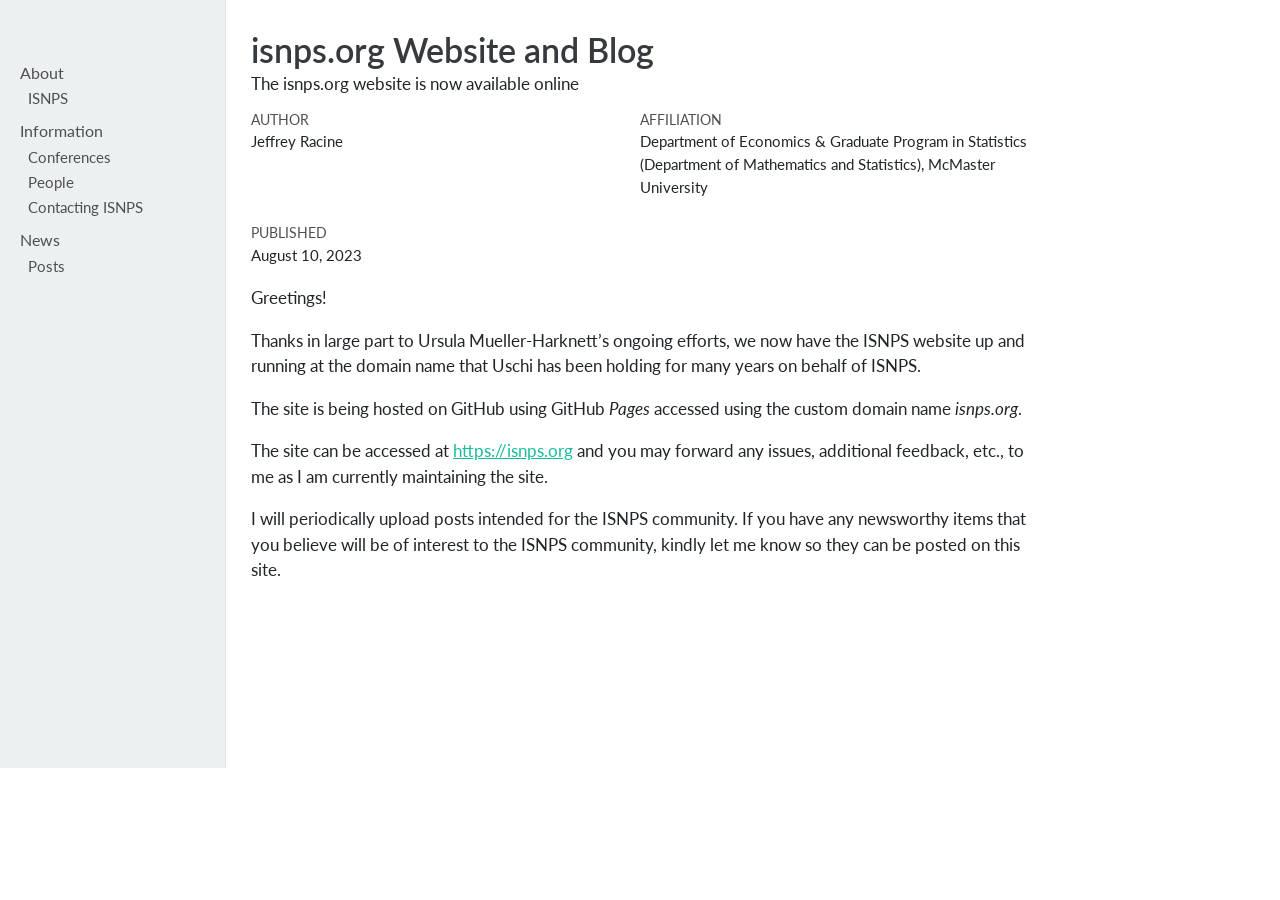
==== docs/posts/2023-08-10-website-online/index.html @ 87190e1e "Updated group coordinator" ====
<!DOCTYPE html>
<html xmlns="http://www.w3.org/1999/xhtml" lang="en" xml:lang="en"><head>

<meta charset="utf-8">
<meta name="generator" content="quarto-1.3.450">

<meta name="viewport" content="width=device-width, initial-scale=1.0, user-scalable=yes">

<meta name="author" content="Jeffrey Racine">
<meta name="dcterms.date" content="2023-08-10">
<meta name="description" content="The isnps.org website is now available online">

<title>isnps.org Website and Blog</title>
<style>
code{white-space: pre-wrap;}
span.smallcaps{font-variant: small-caps;}
div.columns{display: flex; gap: min(4vw, 1.5em);}
div.column{flex: auto; overflow-x: auto;}
div.hanging-indent{margin-left: 1.5em; text-indent: -1.5em;}
ul.task-list{list-style: none;}
ul.task-list li input[type="checkbox"] {
  width: 0.8em;
  margin: 0 0.8em 0.2em -1em; /* quarto-specific, see https://github.com/quarto-dev/quarto-cli/issues/4556 */ 
  vertical-align: middle;
}
</style>


<script src="../../site_libs/quarto-nav/quarto-nav.js"></script>
<script src="../../site_libs/quarto-nav/headroom.min.js"></script>
<script src="../../site_libs/clipboard/clipboard.min.js"></script>
<script src="../../site_libs/quarto-search/autocomplete.umd.js"></script>
<script src="../../site_libs/quarto-search/fuse.min.js"></script>
<script src="../../site_libs/quarto-search/quarto-search.js"></script>
<meta name="quarto:offset" content="../../">
<script src="../../site_libs/quarto-html/quarto.js"></script>
<script src="../../site_libs/quarto-html/popper.min.js"></script>
<script src="../../site_libs/quarto-html/tippy.umd.min.js"></script>
<script src="../../site_libs/quarto-html/anchor.min.js"></script>
<link href="../../site_libs/quarto-html/tippy.css" rel="stylesheet">
<link href="../../site_libs/quarto-html/quarto-syntax-highlighting.css" rel="stylesheet" id="quarto-text-highlighting-styles">
<script src="../../site_libs/bootstrap/bootstrap.min.js"></script>
<link href="../../site_libs/bootstrap/bootstrap-icons.css" rel="stylesheet">
<link href="../../site_libs/bootstrap/bootstrap.min.css" rel="stylesheet" id="quarto-bootstrap" data-mode="light">
<script id="quarto-search-options" type="application/json">{
  "location": "sidebar",
  "copy-button": false,
  "collapse-after": 3,
  "panel-placement": "start",
  "type": "textbox",
  "limit": 20,
  "language": {
    "search-no-results-text": "No results",
    "search-matching-documents-text": "matching documents",
    "search-copy-link-title": "Copy link to search",
    "search-hide-matches-text": "Hide additional matches",
    "search-more-match-text": "more match in this document",
    "search-more-matches-text": "more matches in this document",
    "search-clear-button-title": "Clear",
    "search-detached-cancel-button-title": "Cancel",
    "search-submit-button-title": "Submit",
    "search-label": "Search"
  }
}</script>
<style>html{ scroll-behavior: smooth; }</style>


<link rel="stylesheet" href="../../styles.css">
</head>

<body class="nav-sidebar docked">

<div id="quarto-search-results"></div>
  <header id="quarto-header" class="headroom fixed-top">
  <nav class="quarto-secondary-nav">
    <div class="container-fluid d-flex">
      <button type="button" class="quarto-btn-toggle btn" data-bs-toggle="collapse" data-bs-target="#quarto-sidebar,#quarto-sidebar-glass" aria-controls="quarto-sidebar" aria-expanded="false" aria-label="Toggle sidebar navigation" onclick="if (window.quartoToggleHeadroom) { window.quartoToggleHeadroom(); }">
        <i class="bi bi-layout-text-sidebar-reverse"></i>
      </button>
      <nav class="quarto-page-breadcrumbs" aria-label="breadcrumb"><ol class="breadcrumb"><li class="breadcrumb-item">isnps.org Website and Blog</li></ol></nav>
      <a class="flex-grow-1" role="button" data-bs-toggle="collapse" data-bs-target="#quarto-sidebar,#quarto-sidebar-glass" aria-controls="quarto-sidebar" aria-expanded="false" aria-label="Toggle sidebar navigation" onclick="if (window.quartoToggleHeadroom) { window.quartoToggleHeadroom(); }">      
      </a>
      <button type="button" class="btn quarto-search-button" aria-label="" onclick="window.quartoOpenSearch();">
        <i class="bi bi-search"></i>
      </button>
    </div>
  </nav>
</header>
<!-- content -->
<div id="quarto-content" class="quarto-container page-columns page-rows-contents page-layout-article">
<!-- sidebar -->
  <nav id="quarto-sidebar" class="sidebar collapse collapse-horizontal sidebar-navigation docked overflow-auto">
        <div class="mt-2 flex-shrink-0 align-items-center">
        <div class="sidebar-search">
        <div id="quarto-search" class="" title="Search"></div>
        </div>
        </div>
    <div class="sidebar-menu-container"> 
    <ul class="list-unstyled mt-1">
        <li class="sidebar-item sidebar-item-section">
      <div class="sidebar-item-container"> 
            <a class="sidebar-item-text sidebar-link text-start" data-bs-toggle="collapse" data-bs-target="#quarto-sidebar-section-1" aria-expanded="true">
 <span class="menu-text">About</span></a>
          <a class="sidebar-item-toggle text-start" data-bs-toggle="collapse" data-bs-target="#quarto-sidebar-section-1" aria-expanded="true" aria-label="Toggle section">
            <i class="bi bi-chevron-right ms-2"></i>
          </a> 
      </div>
      <ul id="quarto-sidebar-section-1" class="collapse list-unstyled sidebar-section depth1 show">  
          <li class="sidebar-item">
  <div class="sidebar-item-container"> 
  <a href="../../index.html" class="sidebar-item-text sidebar-link">
 <span class="menu-text">ISNPS</span></a>
  </div>
</li>
      </ul>
  </li>
        <li class="sidebar-item sidebar-item-section">
      <div class="sidebar-item-container"> 
            <a class="sidebar-item-text sidebar-link text-start" data-bs-toggle="collapse" data-bs-target="#quarto-sidebar-section-2" aria-expanded="true">
 <span class="menu-text">Information</span></a>
          <a class="sidebar-item-toggle text-start" data-bs-toggle="collapse" data-bs-target="#quarto-sidebar-section-2" aria-expanded="true" aria-label="Toggle section">
            <i class="bi bi-chevron-right ms-2"></i>
          </a> 
      </div>
      <ul id="quarto-sidebar-section-2" class="collapse list-unstyled sidebar-section depth1 show">  
          <li class="sidebar-item">
  <div class="sidebar-item-container"> 
  <a href="../../conferences.html" class="sidebar-item-text sidebar-link">
 <span class="menu-text">Conferences</span></a>
  </div>
</li>
          <li class="sidebar-item">
  <div class="sidebar-item-container"> 
  <a href="../../people.html" class="sidebar-item-text sidebar-link">
 <span class="menu-text">People</span></a>
  </div>
</li>
          <li class="sidebar-item">
  <div class="sidebar-item-container"> 
  <a href="../../contact.html" class="sidebar-item-text sidebar-link">
 <span class="menu-text">Contacting ISNPS</span></a>
  </div>
</li>
      </ul>
  </li>
        <li class="sidebar-item sidebar-item-section">
      <div class="sidebar-item-container"> 
            <a class="sidebar-item-text sidebar-link text-start" data-bs-toggle="collapse" data-bs-target="#quarto-sidebar-section-3" aria-expanded="true">
 <span class="menu-text">News</span></a>
          <a class="sidebar-item-toggle text-start" data-bs-toggle="collapse" data-bs-target="#quarto-sidebar-section-3" aria-expanded="true" aria-label="Toggle section">
            <i class="bi bi-chevron-right ms-2"></i>
          </a> 
      </div>
      <ul id="quarto-sidebar-section-3" class="collapse list-unstyled sidebar-section depth1 show">  
          <li class="sidebar-item">
  <div class="sidebar-item-container"> 
  <a href="../../posts.html" class="sidebar-item-text sidebar-link">
 <span class="menu-text">Posts</span></a>
  </div>
</li>
      </ul>
  </li>
    </ul>
    </div>
</nav>
<div id="quarto-sidebar-glass" data-bs-toggle="collapse" data-bs-target="#quarto-sidebar,#quarto-sidebar-glass"></div>
<!-- margin-sidebar -->
    <div id="quarto-margin-sidebar" class="sidebar margin-sidebar">
        
    </div>
<!-- main -->
<main class="content" id="quarto-document-content">

<header id="title-block-header" class="quarto-title-block default">
<div class="quarto-title">
<h1 class="title">isnps.org Website and Blog</h1>
</div>

<div>
  <div class="description">
    The isnps.org website is now available online
  </div>
</div>

<div class="quarto-title-meta-author">
  <div class="quarto-title-meta-heading">Author</div>
  <div class="quarto-title-meta-heading">Affiliation</div>
  
    <div class="quarto-title-meta-contents">
    <p class="author">Jeffrey Racine </p>
  </div>
    <div class="quarto-title-meta-contents">
        <p class="affiliation">
            <a href="https://experts.mcmaster.ca/display/racinej">
            Department of Economics &amp; Graduate Program in Statistics (Department of Mathematics and Statistics), McMaster University
            </a>
          </p>
      </div>
    </div>

<div class="quarto-title-meta">

      
    <div>
    <div class="quarto-title-meta-heading">Published</div>
    <div class="quarto-title-meta-contents">
      <p class="date">August 10, 2023</p>
    </div>
  </div>
  
    
  </div>
  

</header>

<p>Greetings!</p>
<p>Thanks in large part to Ursula Mueller-Harknett’s ongoing efforts, we now have the ISNPS website up and running at the domain name that Uschi has been holding for many years on behalf of ISNPS.</p>
<p>The site is being hosted on GitHub using GitHub <em>Pages</em> accessed using the custom domain name <em>isnps.org</em>.</p>
<p>The site can be accessed at <a href="https://isnps.org" class="uri">https://isnps.org</a> and you may forward any issues, additional feedback, etc., to me as I am currently maintaining the site.</p>
<p>I will periodically upload posts intended for the ISNPS community. If you have any newsworthy items that you believe will be of interest to the ISNPS community, kindly let me know so they can be posted on this site.</p>



</main> <!-- /main -->
<script id="quarto-html-after-body" type="application/javascript">
window.document.addEventListener("DOMContentLoaded", function (event) {
  const toggleBodyColorMode = (bsSheetEl) => {
    const mode = bsSheetEl.getAttribute("data-mode");
    const bodyEl = window.document.querySelector("body");
    if (mode === "dark") {
      bodyEl.classList.add("quarto-dark");
      bodyEl.classList.remove("quarto-light");
    } else {
      bodyEl.classList.add("quarto-light");
      bodyEl.classList.remove("quarto-dark");
    }
  }
  const toggleBodyColorPrimary = () => {
    const bsSheetEl = window.document.querySelector("link#quarto-bootstrap");
    if (bsSheetEl) {
      toggleBodyColorMode(bsSheetEl);
    }
  }
  toggleBodyColorPrimary();  
  const icon = "";
  const anchorJS = new window.AnchorJS();
  anchorJS.options = {
    placement: 'right',
    icon: icon
  };
  anchorJS.add('.anchored');
  const isCodeAnnotation = (el) => {
    for (const clz of el.classList) {
      if (clz.startsWith('code-annotation-')) {                     
        return true;
      }
    }
    return false;
  }
  const clipboard = new window.ClipboardJS('.code-copy-button', {
    text: function(trigger) {
      const codeEl = trigger.previousElementSibling.cloneNode(true);
      for (const childEl of codeEl.children) {
        if (isCodeAnnotation(childEl)) {
          childEl.remove();
        }
      }
      return codeEl.innerText;
    }
  });
  clipboard.on('success', function(e) {
    // button target
    const button = e.trigger;
    // don't keep focus
    button.blur();
    // flash "checked"
    button.classList.add('code-copy-button-checked');
    var currentTitle = button.getAttribute("title");
    button.setAttribute("title", "Copied!");
    let tooltip;
    if (window.bootstrap) {
      button.setAttribute("data-bs-toggle", "tooltip");
      button.setAttribute("data-bs-placement", "left");
      button.setAttribute("data-bs-title", "Copied!");
      tooltip = new bootstrap.Tooltip(button, 
        { trigger: "manual", 
          customClass: "code-copy-button-tooltip",
          offset: [0, -8]});
      tooltip.show();    
    }
    setTimeout(function() {
      if (tooltip) {
        tooltip.hide();
        button.removeAttribute("data-bs-title");
        button.removeAttribute("data-bs-toggle");
        button.removeAttribute("data-bs-placement");
      }
      button.setAttribute("title", currentTitle);
      button.classList.remove('code-copy-button-checked');
    }, 1000);
    // clear code selection
    e.clearSelection();
  });
  function tippyHover(el, contentFn) {
    const config = {
      allowHTML: true,
      content: contentFn,
      maxWidth: 500,
      delay: 100,
      arrow: false,
      appendTo: function(el) {
          return el.parentElement;
      },
      interactive: true,
      interactiveBorder: 10,
      theme: 'quarto',
      placement: 'bottom-start'
    };
    window.tippy(el, config); 
  }
  const noterefs = window.document.querySelectorAll('a[role="doc-noteref"]');
  for (var i=0; i<noterefs.length; i++) {
    const ref = noterefs[i];
    tippyHover(ref, function() {
      // use id or data attribute instead here
      let href = ref.getAttribute('data-footnote-href') || ref.getAttribute('href');
      try { href = new URL(href).hash; } catch {}
      const id = href.replace(/^#\/?/, "");
      const note = window.document.getElementById(id);
      return note.innerHTML;
    });
  }
      let selectedAnnoteEl;
      const selectorForAnnotation = ( cell, annotation) => {
        let cellAttr = 'data-code-cell="' + cell + '"';
        let lineAttr = 'data-code-annotation="' +  annotation + '"';
        const selector = 'span[' + cellAttr + '][' + lineAttr + ']';
        return selector;
      }
      const selectCodeLines = (annoteEl) => {
        const doc = window.document;
        const targetCell = annoteEl.getAttribute("data-target-cell");
        const targetAnnotation = annoteEl.getAttribute("data-target-annotation");
        const annoteSpan = window.document.querySelector(selectorForAnnotation(targetCell, targetAnnotation));
        const lines = annoteSpan.getAttribute("data-code-lines").split(",");
        const lineIds = lines.map((line) => {
          return targetCell + "-" + line;
        })
        let top = null;
        let height = null;
        let parent = null;
        if (lineIds.length > 0) {
            //compute the position of the single el (top and bottom and make a div)
            const el = window.document.getElementById(lineIds[0]);
            top = el.offsetTop;
            height = el.offsetHeight;
            parent = el.parentElement.parentElement;
          if (lineIds.length > 1) {
            const lastEl = window.document.getElementById(lineIds[lineIds.length - 1]);
            const bottom = lastEl.offsetTop + lastEl.offsetHeight;
            height = bottom - top;
          }
          if (top !== null && height !== null && parent !== null) {
            // cook up a div (if necessary) and position it 
            let div = window.document.getElementById("code-annotation-line-highlight");
            if (div === null) {
              div = window.document.createElement("div");
              div.setAttribute("id", "code-annotation-line-highlight");
              div.style.position = 'absolute';
              parent.appendChild(div);
            }
            div.style.top = top - 2 + "px";
            div.style.height = height + 4 + "px";
            let gutterDiv = window.document.getElementById("code-annotation-line-highlight-gutter");
            if (gutterDiv === null) {
              gutterDiv = window.document.createElement("div");
              gutterDiv.setAttribute("id", "code-annotation-line-highlight-gutter");
              gutterDiv.style.position = 'absolute';
              const codeCell = window.document.getElementById(targetCell);
              const gutter = codeCell.querySelector('.code-annotation-gutter');
              gutter.appendChild(gutterDiv);
            }
            gutterDiv.style.top = top - 2 + "px";
            gutterDiv.style.height = height + 4 + "px";
          }
          selectedAnnoteEl = annoteEl;
        }
      };
      const unselectCodeLines = () => {
        const elementsIds = ["code-annotation-line-highlight", "code-annotation-line-highlight-gutter"];
        elementsIds.forEach((elId) => {
          const div = window.document.getElementById(elId);
          if (div) {
            div.remove();
          }
        });
        selectedAnnoteEl = undefined;
      };
      // Attach click handler to the DT
      const annoteDls = window.document.querySelectorAll('dt[data-target-cell]');
      for (const annoteDlNode of annoteDls) {
        annoteDlNode.addEventListener('click', (event) => {
          const clickedEl = event.target;
          if (clickedEl !== selectedAnnoteEl) {
            unselectCodeLines();
            const activeEl = window.document.querySelector('dt[data-target-cell].code-annotation-active');
            if (activeEl) {
              activeEl.classList.remove('code-annotation-active');
            }
            selectCodeLines(clickedEl);
            clickedEl.classList.add('code-annotation-active');
          } else {
            // Unselect the line
            unselectCodeLines();
            clickedEl.classList.remove('code-annotation-active');
          }
        });
      }
  const findCites = (el) => {
    const parentEl = el.parentElement;
    if (parentEl) {
      const cites = parentEl.dataset.cites;
      if (cites) {
        return {
          el,
          cites: cites.split(' ')
        };
      } else {
        return findCites(el.parentElement)
      }
    } else {
      return undefined;
    }
  };
  var bibliorefs = window.document.querySelectorAll('a[role="doc-biblioref"]');
  for (var i=0; i<bibliorefs.length; i++) {
    const ref = bibliorefs[i];
    const citeInfo = findCites(ref);
    if (citeInfo) {
      tippyHover(citeInfo.el, function() {
        var popup = window.document.createElement('div');
        citeInfo.cites.forEach(function(cite) {
          var citeDiv = window.document.createElement('div');
          citeDiv.classList.add('hanging-indent');
          citeDiv.classList.add('csl-entry');
          var biblioDiv = window.document.getElementById('ref-' + cite);
          if (biblioDiv) {
            citeDiv.innerHTML = biblioDiv.innerHTML;
          }
          popup.appendChild(citeDiv);
        });
        return popup.innerHTML;
      });
    }
  }
});
</script>
</div> <!-- /content -->



<script src="../../site_libs/quarto-html/zenscroll-min.js"></script>
</body></html>
---- docs/site_libs/quarto-html/tippy.css ----
.tippy-box[data-animation=fade][data-state=hidden]{opacity:0}[data-tippy-root]{max-width:calc(100vw - 10px)}.tippy-box{position:relative;background-color:#333;color:#fff;border-radius:4px;font-size:14px;line-height:1.4;white-space:normal;outline:0;transition-property:transform,visibility,opacity}.tippy-box[data-placement^=top]>.tippy-arrow{bottom:0}.tippy-box[data-placement^=top]>.tippy-arrow:before{bottom:-7px;left:0;border-width:8px 8px 0;border-top-color:initial;transform-origin:center top}.tippy-box[data-placement^=bottom]>.tippy-arrow{top:0}.tippy-box[data-placement^=bottom]>.tippy-arrow:before{top:-7px;left:0;border-width:0 8px 8px;border-bottom-color:initial;transform-origin:center bottom}.tippy-box[data-placement^=left]>.tippy-arrow{right:0}.tippy-box[data-placement^=left]>.tippy-arrow:before{border-width:8px 0 8px 8px;border-left-color:initial;right:-7px;transform-origin:center left}.tippy-box[data-placement^=right]>.tippy-arrow{left:0}.tippy-box[data-placement^=right]>.tippy-arrow:before{left:-7px;border-width:8px 8px 8px 0;border-right-color:initial;transform-origin:center right}.tippy-box[data-inertia][data-state=visible]{transition-timing-function:cubic-bezier(.54,1.5,.38,1.11)}.tippy-arrow{width:16px;height:16px;color:#333}.tippy-arrow:before{content:"";position:absolute;border-color:transparent;border-style:solid}.tippy-content{position:relative;padding:5px 9px;z-index:1}
---- docs/site_libs/quarto-html/quarto-syntax-highlighting.css ----
/* quarto syntax highlight colors */
:root {
  --quarto-hl-ot-color: #003B4F;
  --quarto-hl-at-color: #657422;
  --quarto-hl-ss-color: #20794D;
  --quarto-hl-an-color: #5E5E5E;
  --quarto-hl-fu-color: #4758AB;
  --quarto-hl-st-color: #20794D;
  --quarto-hl-cf-color: #003B4F;
  --quarto-hl-op-color: #5E5E5E;
  --quarto-hl-er-color: #AD0000;
  --quarto-hl-bn-color: #AD0000;
  --quarto-hl-al-color: #AD0000;
  --quarto-hl-va-color: #111111;
  --quarto-hl-bu-color: inherit;
  --quarto-hl-ex-color: inherit;
  --quarto-hl-pp-color: #AD0000;
  --quarto-hl-in-color: #5E5E5E;
  --quarto-hl-vs-color: #20794D;
  --quarto-hl-wa-color: #5E5E5E;
  --quarto-hl-do-color: #5E5E5E;
  --quarto-hl-im-color: #00769E;
  --quarto-hl-ch-color: #20794D;
  --quarto-hl-dt-color: #AD0000;
  --quarto-hl-fl-color: #AD0000;
  --quarto-hl-co-color: #5E5E5E;
  --quarto-hl-cv-color: #5E5E5E;
  --quarto-hl-cn-color: #8f5902;
  --quarto-hl-sc-color: #5E5E5E;
  --quarto-hl-dv-color: #AD0000;
  --quarto-hl-kw-color: #003B4F;
}

/* other quarto variables */
:root {
  --quarto-font-monospace: SFMono-Regular, Menlo, Monaco, Consolas, "Liberation Mono", "Courier New", monospace;
}

pre > code.sourceCode > span {
  color: #003B4F;
}

code span {
  color: #003B4F;
}

code.sourceCode > span {
  color: #003B4F;
}

div.sourceCode,
div.sourceCode pre.sourceCode {
  color: #003B4F;
}

code span.ot {
  color: #003B4F;
  font-style: inherit;
}

code span.at {
  color: #657422;
  font-style: inherit;
}

code span.ss {
  color: #20794D;
  font-style: inherit;
}

code span.an {
  color: #5E5E5E;
  font-style: inherit;
}

code span.fu {
  color: #4758AB;
  font-style: inherit;
}

code span.st {
  color: #20794D;
  font-style: inherit;
}

code span.cf {
  color: #003B4F;
  font-style: inherit;
}

code span.op {
  color: #5E5E5E;
  font-style: inherit;
}

code span.er {
  color: #AD0000;
  font-style: inherit;
}

code span.bn {
  color: #AD0000;
  font-style: inherit;
}

code span.al {
  color: #AD0000;
  font-style: inherit;
}

code span.va {
  color: #111111;
  font-style: inherit;
}

code span.bu {
  font-style: inherit;
}

code span.ex {
  font-style: inherit;
}

code span.pp {
  color: #AD0000;
  font-style: inherit;
}

code span.in {
  color: #5E5E5E;
  font-style: inherit;
}

code span.vs {
  color: #20794D;
  font-style: inherit;
}

code span.wa {
  color: #5E5E5E;
  font-style: italic;
}

code span.do {
  color: #5E5E5E;
  font-style: italic;
}

code span.im {
  color: #00769E;
  font-style: inherit;
}

code span.ch {
  color: #20794D;
  font-style: inherit;
}

code span.dt {
  color: #AD0000;
  font-style: inherit;
}

code span.fl {
  color: #AD0000;
  font-style: inherit;
}

code span.co {
  color: #5E5E5E;
  font-style: inherit;
}

code span.cv {
  color: #5E5E5E;
  font-style: italic;
}

code span.cn {
  color: #8f5902;
  font-style: inherit;
}

code span.sc {
  color: #5E5E5E;
  font-style: inherit;
}

code span.dv {
  color: #AD0000;
  font-style: inherit;
}

code span.kw {
  color: #003B4F;
  font-style: inherit;
}

.prevent-inlining {
  content: "</";
}

/*# sourceMappingURL=debc5d5d77c3f9108843748ff7464032.css.map */
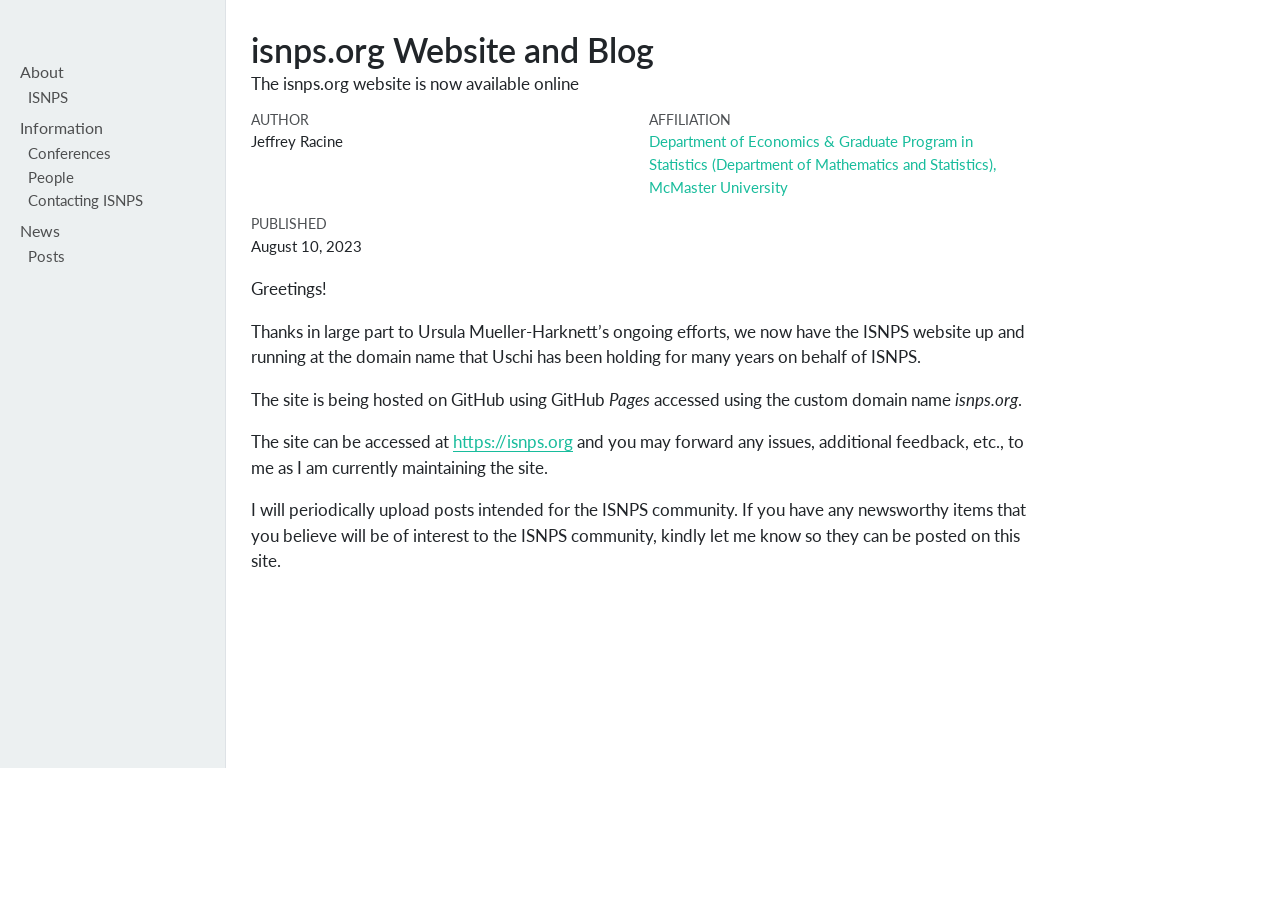
==== commit 614c2d96: "Pushing from Braga" ====
--- a/docs/posts/2023-08-10-website-online/index.html
+++ b/docs/posts/2023-08-10-website-online/index.html
@@ -2,7 +2,7 @@
 <html xmlns="http://www.w3.org/1999/xhtml" lang="en" xml:lang="en"><head>
 
 <meta charset="utf-8">
-<meta name="generator" content="quarto-1.3.450">
+<meta name="generator" content="quarto-1.4.555">
 
 <meta name="viewport" content="width=device-width, initial-scale=1.0, user-scalable=yes">
 
@@ -48,7 +48,13 @@
   "collapse-after": 3,
   "panel-placement": "start",
   "type": "textbox",
-  "limit": 20,
+  "limit": 50,
+  "keyboard-shortcut": [
+    "f",
+    "/",
+    "s"
+  ],
+  "show-item-context": false,
   "language": {
     "search-no-results-text": "No results",
     "search-matching-documents-text": "matching documents",
@@ -57,6 +63,7 @@
     "search-more-match-text": "more match in this document",
     "search-more-matches-text": "more matches in this document",
     "search-clear-button-title": "Clear",
+    "search-text-placeholder": "",
     "search-detached-cancel-button-title": "Cancel",
     "search-submit-button-title": "Submit",
     "search-label": "Search"
@@ -74,12 +81,12 @@
   <header id="quarto-header" class="headroom fixed-top">
   <nav class="quarto-secondary-nav">
     <div class="container-fluid d-flex">
-      <button type="button" class="quarto-btn-toggle btn" data-bs-toggle="collapse" data-bs-target="#quarto-sidebar,#quarto-sidebar-glass" aria-controls="quarto-sidebar" aria-expanded="false" aria-label="Toggle sidebar navigation" onclick="if (window.quartoToggleHeadroom) { window.quartoToggleHeadroom(); }">
+      <button type="button" class="quarto-btn-toggle btn" data-bs-toggle="collapse" data-bs-target=".quarto-sidebar-collapse-item" aria-controls="quarto-sidebar" aria-expanded="false" aria-label="Toggle sidebar navigation" onclick="if (window.quartoToggleHeadroom) { window.quartoToggleHeadroom(); }">
         <i class="bi bi-layout-text-sidebar-reverse"></i>
       </button>
-      <nav class="quarto-page-breadcrumbs" aria-label="breadcrumb"><ol class="breadcrumb"><li class="breadcrumb-item">isnps.org Website and Blog</li></ol></nav>
-      <a class="flex-grow-1" role="button" data-bs-toggle="collapse" data-bs-target="#quarto-sidebar,#quarto-sidebar-glass" aria-controls="quarto-sidebar" aria-expanded="false" aria-label="Toggle sidebar navigation" onclick="if (window.quartoToggleHeadroom) { window.quartoToggleHeadroom(); }">      
-      </a>
+        <nav class="quarto-page-breadcrumbs" aria-label="breadcrumb"><ol class="breadcrumb"><li class="breadcrumb-item">isnps.org Website and Blog</li></ol></nav>
+        <a class="flex-grow-1" role="button" data-bs-toggle="collapse" data-bs-target=".quarto-sidebar-collapse-item" aria-controls="quarto-sidebar" aria-expanded="false" aria-label="Toggle sidebar navigation" onclick="if (window.quartoToggleHeadroom) { window.quartoToggleHeadroom(); }">      
+        </a>
       <button type="button" class="btn quarto-search-button" aria-label="" onclick="window.quartoOpenSearch();">
         <i class="bi bi-search"></i>
       </button>
@@ -89,7 +96,7 @@
 <!-- content -->
 <div id="quarto-content" class="quarto-container page-columns page-rows-contents page-layout-article">
 <!-- sidebar -->
-  <nav id="quarto-sidebar" class="sidebar collapse collapse-horizontal sidebar-navigation docked overflow-auto">
+  <nav id="quarto-sidebar" class="sidebar collapse collapse-horizontal quarto-sidebar-collapse-item sidebar-navigation docked overflow-auto">
         <div class="mt-2 flex-shrink-0 align-items-center">
         <div class="sidebar-search">
         <div id="quarto-search" class="" title="Search"></div>
@@ -163,7 +170,7 @@
     </ul>
     </div>
 </nav>
-<div id="quarto-sidebar-glass" data-bs-toggle="collapse" data-bs-target="#quarto-sidebar,#quarto-sidebar-glass"></div>
+<div id="quarto-sidebar-glass" class="quarto-sidebar-collapse-item" data-bs-toggle="collapse" data-bs-target=".quarto-sidebar-collapse-item"></div>
 <!-- margin-sidebar -->
     <div id="quarto-margin-sidebar" class="sidebar margin-sidebar">
         
@@ -189,14 +196,14 @@
     <div class="quarto-title-meta-contents">
     <p class="author">Jeffrey Racine </p>
   </div>
-    <div class="quarto-title-meta-contents">
+  <div class="quarto-title-meta-contents">
         <p class="affiliation">
             <a href="https://experts.mcmaster.ca/display/racinej">
             Department of Economics &amp; Graduate Program in Statistics (Department of Mathematics and Statistics), McMaster University
             </a>
           </p>
       </div>
-    </div>
+  </div>
 
 <div class="quarto-title-meta">
 
@@ -212,7 +219,9 @@
   </div>
   
 
+
 </header>
+
 
 <p>Greetings!</p>
 <p>Thanks in large part to Ursula Mueller-Harknett’s ongoing efforts, we now have the ISNPS website up and running at the domain name that Uschi has been holding for many years on behalf of ISNPS.</p>
@@ -302,10 +311,27 @@
     // clear code selection
     e.clearSelection();
   });
-  function tippyHover(el, contentFn) {
+    var localhostRegex = new RegExp(/^(?:http|https):\/\/localhost\:?[0-9]*\//);
+    var mailtoRegex = new RegExp(/^mailto:/);
+      var filterRegex = new RegExp('/' + window.location.host + '/');
+    var isInternal = (href) => {
+        return filterRegex.test(href) || localhostRegex.test(href) || mailtoRegex.test(href);
+    }
+    // Inspect non-navigation links and adorn them if external
+ 	var links = window.document.querySelectorAll('a[href]:not(.nav-link):not(.navbar-brand):not(.toc-action):not(.sidebar-link):not(.sidebar-item-toggle):not(.pagination-link):not(.no-external):not([aria-hidden]):not(.dropdown-item):not(.quarto-navigation-tool)');
+    for (var i=0; i<links.length; i++) {
+      const link = links[i];
+      if (!isInternal(link.href)) {
+        // undo the damage that might have been done by quarto-nav.js in the case of
+        // links that we want to consider external
+        if (link.dataset.originalHref !== undefined) {
+          link.href = link.dataset.originalHref;
+        }
+      }
+    }
+  function tippyHover(el, contentFn, onTriggerFn, onUntriggerFn) {
     const config = {
       allowHTML: true,
-      content: contentFn,
       maxWidth: 500,
       delay: 100,
       arrow: false,
@@ -315,8 +341,17 @@
       interactive: true,
       interactiveBorder: 10,
       theme: 'quarto',
-      placement: 'bottom-start'
+      placement: 'bottom-start',
     };
+    if (contentFn) {
+      config.content = contentFn;
+    }
+    if (onTriggerFn) {
+      config.onTrigger = onTriggerFn;
+    }
+    if (onUntriggerFn) {
+      config.onUntrigger = onUntriggerFn;
+    }
     window.tippy(el, config); 
   }
   const noterefs = window.document.querySelectorAll('a[role="doc-noteref"]');
@@ -328,7 +363,130 @@
       try { href = new URL(href).hash; } catch {}
       const id = href.replace(/^#\/?/, "");
       const note = window.document.getElementById(id);
-      return note.innerHTML;
+      if (note) {
+        return note.innerHTML;
+      } else {
+        return "";
+      }
+    });
+  }
+  const xrefs = window.document.querySelectorAll('a.quarto-xref');
+  const processXRef = (id, note) => {
+    // Strip column container classes
+    const stripColumnClz = (el) => {
+      el.classList.remove("page-full", "page-columns");
+      if (el.children) {
+        for (const child of el.children) {
+          stripColumnClz(child);
+        }
+      }
+    }
+    stripColumnClz(note)
+    if (id === null || id.startsWith('sec-')) {
+      // Special case sections, only their first couple elements
+      const container = document.createElement("div");
+      if (note.children && note.children.length > 2) {
+        container.appendChild(note.children[0].cloneNode(true));
+        for (let i = 1; i < note.children.length; i++) {
+          const child = note.children[i];
+          if (child.tagName === "P" && child.innerText === "") {
+            continue;
+          } else {
+            container.appendChild(child.cloneNode(true));
+            break;
+          }
+        }
+        if (window.Quarto?.typesetMath) {
+          window.Quarto.typesetMath(container);
+        }
+        return container.innerHTML
+      } else {
+        if (window.Quarto?.typesetMath) {
+          window.Quarto.typesetMath(note);
+        }
+        return note.innerHTML;
+      }
+    } else {
+      // Remove any anchor links if they are present
+      const anchorLink = note.querySelector('a.anchorjs-link');
+      if (anchorLink) {
+        anchorLink.remove();
+      }
+      if (window.Quarto?.typesetMath) {
+        window.Quarto.typesetMath(note);
+      }
+      // TODO in 1.5, we should make sure this works without a callout special case
+      if (note.classList.contains("callout")) {
+        return note.outerHTML;
+      } else {
+        return note.innerHTML;
+      }
+    }
+  }
+  for (var i=0; i<xrefs.length; i++) {
+    const xref = xrefs[i];
+    tippyHover(xref, undefined, function(instance) {
+      instance.disable();
+      let url = xref.getAttribute('href');
+      let hash = undefined; 
+      if (url.startsWith('#')) {
+        hash = url;
+      } else {
+        try { hash = new URL(url).hash; } catch {}
+      }
+      if (hash) {
+        const id = hash.replace(/^#\/?/, "");
+        const note = window.document.getElementById(id);
+        if (note !== null) {
+          try {
+            const html = processXRef(id, note.cloneNode(true));
+            instance.setContent(html);
+          } finally {
+            instance.enable();
+            instance.show();
+          }
+        } else {
+          // See if we can fetch this
+          fetch(url.split('#')[0])
+          .then(res => res.text())
+          .then(html => {
+            const parser = new DOMParser();
+            const htmlDoc = parser.parseFromString(html, "text/html");
+            const note = htmlDoc.getElementById(id);
+            if (note !== null) {
+              const html = processXRef(id, note);
+              instance.setContent(html);
+            } 
+          }).finally(() => {
+            instance.enable();
+            instance.show();
+          });
+        }
+      } else {
+        // See if we can fetch a full url (with no hash to target)
+        // This is a special case and we should probably do some content thinning / targeting
+        fetch(url)
+        .then(res => res.text())
+        .then(html => {
+          const parser = new DOMParser();
+          const htmlDoc = parser.parseFromString(html, "text/html");
+          const note = htmlDoc.querySelector('main.content');
+          if (note !== null) {
+            // This should only happen for chapter cross references
+            // (since there is no id in the URL)
+            // remove the first header
+            if (note.children.length > 0 && note.children[0].tagName === "HEADER") {
+              note.children[0].remove();
+            }
+            const html = processXRef(null, note);
+            instance.setContent(html);
+          } 
+        }).finally(() => {
+          instance.enable();
+          instance.show();
+        });
+      }
+    }, function(instance) {
     });
   }
       let selectedAnnoteEl;
@@ -372,6 +530,7 @@
             }
             div.style.top = top - 2 + "px";
             div.style.height = height + 4 + "px";
+            div.style.left = 0;
             let gutterDiv = window.document.getElementById("code-annotation-line-highlight-gutter");
             if (gutterDiv === null) {
               gutterDiv = window.document.createElement("div");
@@ -397,6 +556,32 @@
         });
         selectedAnnoteEl = undefined;
       };
+        // Handle positioning of the toggle
+    window.addEventListener(
+      "resize",
+      throttle(() => {
+        elRect = undefined;
+        if (selectedAnnoteEl) {
+          selectCodeLines(selectedAnnoteEl);
+        }
+      }, 10)
+    );
+    function throttle(fn, ms) {
+    let throttle = false;
+    let timer;
+      return (...args) => {
+        if(!throttle) { // first call gets through
+            fn.apply(this, args);
+            throttle = true;
+        } else { // all the others get throttled
+            if(timer) clearTimeout(timer); // cancel #2
+            timer = setTimeout(() => {
+              fn.apply(this, args);
+              timer = throttle = false;
+            }, ms);
+        }
+      };
+    }
       // Attach click handler to the DT
       const annoteDls = window.document.querySelectorAll('dt[data-target-cell]');
       for (const annoteDlNode of annoteDls) {
@@ -460,5 +645,6 @@
 
 
 
+
 <script src="../../site_libs/quarto-html/zenscroll-min.js"></script>
 </body></html>
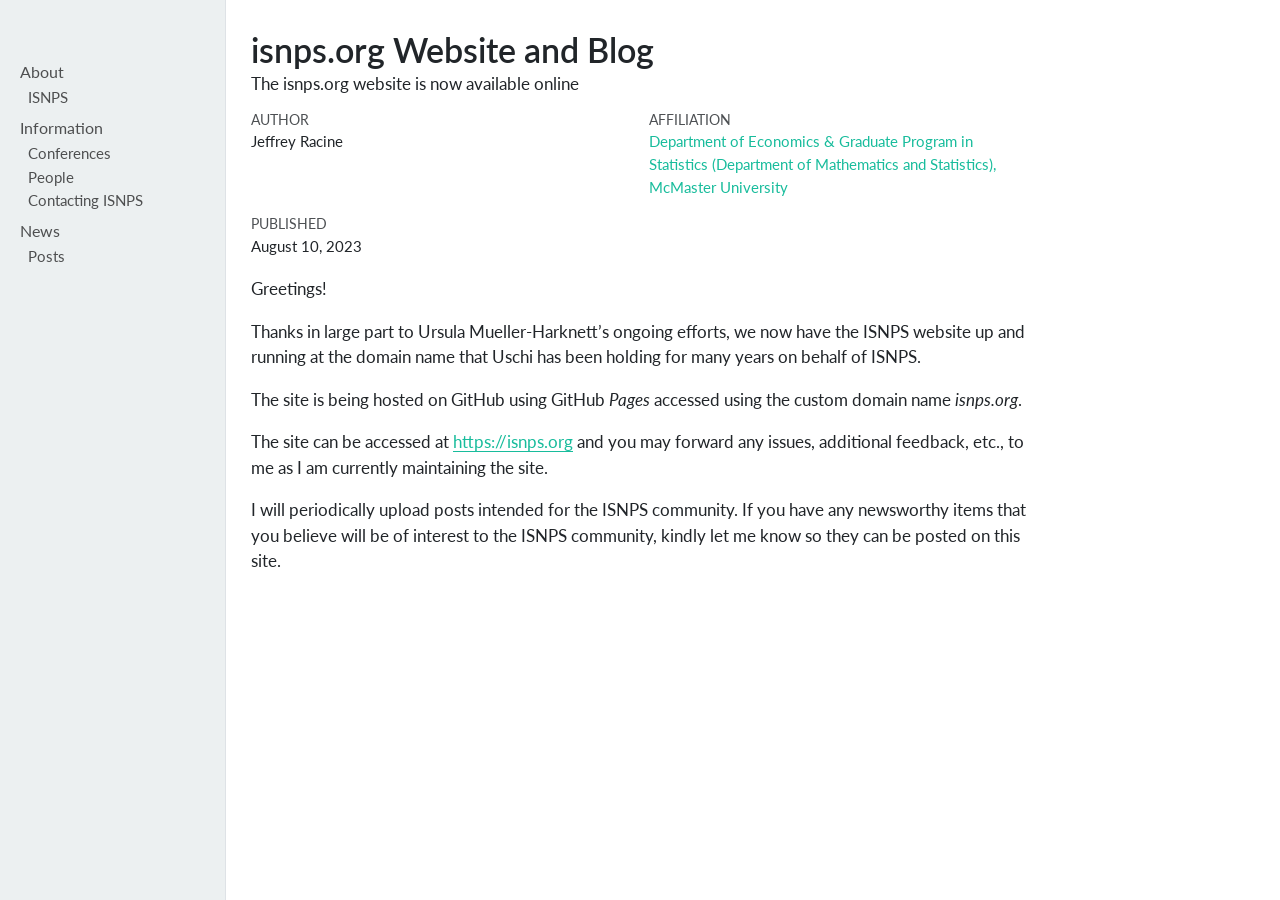
==== commit 9e2fd3f2: "Updated SC list" ====
--- a/docs/posts/2023-08-10-website-online/index.html
+++ b/docs/posts/2023-08-10-website-online/index.html
@@ -2,7 +2,7 @@
 <html xmlns="http://www.w3.org/1999/xhtml" lang="en" xml:lang="en"><head>
 
 <meta charset="utf-8">
-<meta name="generator" content="quarto-1.4.555">
+<meta name="generator" content="quarto-1.6.42">
 
 <meta name="viewport" content="width=device-width, initial-scale=1.0, user-scalable=yes">
 
@@ -38,10 +38,10 @@
 <script src="../../site_libs/quarto-html/tippy.umd.min.js"></script>
 <script src="../../site_libs/quarto-html/anchor.min.js"></script>
 <link href="../../site_libs/quarto-html/tippy.css" rel="stylesheet">
-<link href="../../site_libs/quarto-html/quarto-syntax-highlighting.css" rel="stylesheet" id="quarto-text-highlighting-styles">
+<link href="../../site_libs/quarto-html/quarto-syntax-highlighting-2f5df379a58b258e96c21c0638c20c03.css" rel="stylesheet" id="quarto-text-highlighting-styles">
 <script src="../../site_libs/bootstrap/bootstrap.min.js"></script>
 <link href="../../site_libs/bootstrap/bootstrap-icons.css" rel="stylesheet">
-<link href="../../site_libs/bootstrap/bootstrap.min.css" rel="stylesheet" id="quarto-bootstrap" data-mode="light">
+<link href="../../site_libs/bootstrap/bootstrap-98a3b401b69ad02e3f8cd0652b864d72.min.css" rel="stylesheet" append-hash="true" id="quarto-bootstrap" data-mode="light">
 <script id="quarto-search-options" type="application/json">{
   "location": "sidebar",
   "copy-button": false,
@@ -81,13 +81,13 @@
   <header id="quarto-header" class="headroom fixed-top">
   <nav class="quarto-secondary-nav">
     <div class="container-fluid d-flex">
-      <button type="button" class="quarto-btn-toggle btn" data-bs-toggle="collapse" data-bs-target=".quarto-sidebar-collapse-item" aria-controls="quarto-sidebar" aria-expanded="false" aria-label="Toggle sidebar navigation" onclick="if (window.quartoToggleHeadroom) { window.quartoToggleHeadroom(); }">
+      <button type="button" class="quarto-btn-toggle btn" data-bs-toggle="collapse" role="button" data-bs-target=".quarto-sidebar-collapse-item" aria-controls="quarto-sidebar" aria-expanded="false" aria-label="Toggle sidebar navigation" onclick="if (window.quartoToggleHeadroom) { window.quartoToggleHeadroom(); }">
         <i class="bi bi-layout-text-sidebar-reverse"></i>
       </button>
         <nav class="quarto-page-breadcrumbs" aria-label="breadcrumb"><ol class="breadcrumb"><li class="breadcrumb-item">isnps.org Website and Blog</li></ol></nav>
-        <a class="flex-grow-1" role="button" data-bs-toggle="collapse" data-bs-target=".quarto-sidebar-collapse-item" aria-controls="quarto-sidebar" aria-expanded="false" aria-label="Toggle sidebar navigation" onclick="if (window.quartoToggleHeadroom) { window.quartoToggleHeadroom(); }">      
+        <a class="flex-grow-1" role="navigation" data-bs-toggle="collapse" data-bs-target=".quarto-sidebar-collapse-item" aria-controls="quarto-sidebar" aria-expanded="false" aria-label="Toggle sidebar navigation" onclick="if (window.quartoToggleHeadroom) { window.quartoToggleHeadroom(); }">      
         </a>
-      <button type="button" class="btn quarto-search-button" aria-label="" onclick="window.quartoOpenSearch();">
+      <button type="button" class="btn quarto-search-button" aria-label="Search" onclick="window.quartoOpenSearch();">
         <i class="bi bi-search"></i>
       </button>
     </div>
@@ -106,9 +106,9 @@
     <ul class="list-unstyled mt-1">
         <li class="sidebar-item sidebar-item-section">
       <div class="sidebar-item-container"> 
-            <a class="sidebar-item-text sidebar-link text-start" data-bs-toggle="collapse" data-bs-target="#quarto-sidebar-section-1" aria-expanded="true">
+            <a class="sidebar-item-text sidebar-link text-start" data-bs-toggle="collapse" data-bs-target="#quarto-sidebar-section-1" role="navigation" aria-expanded="true">
  <span class="menu-text">About</span></a>
-          <a class="sidebar-item-toggle text-start" data-bs-toggle="collapse" data-bs-target="#quarto-sidebar-section-1" aria-expanded="true" aria-label="Toggle section">
+          <a class="sidebar-item-toggle text-start" data-bs-toggle="collapse" data-bs-target="#quarto-sidebar-section-1" role="navigation" aria-expanded="true" aria-label="Toggle section">
             <i class="bi bi-chevron-right ms-2"></i>
           </a> 
       </div>
@@ -123,9 +123,9 @@
   </li>
         <li class="sidebar-item sidebar-item-section">
       <div class="sidebar-item-container"> 
-            <a class="sidebar-item-text sidebar-link text-start" data-bs-toggle="collapse" data-bs-target="#quarto-sidebar-section-2" aria-expanded="true">
+            <a class="sidebar-item-text sidebar-link text-start" data-bs-toggle="collapse" data-bs-target="#quarto-sidebar-section-2" role="navigation" aria-expanded="true">
  <span class="menu-text">Information</span></a>
-          <a class="sidebar-item-toggle text-start" data-bs-toggle="collapse" data-bs-target="#quarto-sidebar-section-2" aria-expanded="true" aria-label="Toggle section">
+          <a class="sidebar-item-toggle text-start" data-bs-toggle="collapse" data-bs-target="#quarto-sidebar-section-2" role="navigation" aria-expanded="true" aria-label="Toggle section">
             <i class="bi bi-chevron-right ms-2"></i>
           </a> 
       </div>
@@ -152,9 +152,9 @@
   </li>
         <li class="sidebar-item sidebar-item-section">
       <div class="sidebar-item-container"> 
-            <a class="sidebar-item-text sidebar-link text-start" data-bs-toggle="collapse" data-bs-target="#quarto-sidebar-section-3" aria-expanded="true">
+            <a class="sidebar-item-text sidebar-link text-start" data-bs-toggle="collapse" data-bs-target="#quarto-sidebar-section-3" role="navigation" aria-expanded="true">
  <span class="menu-text">News</span></a>
-          <a class="sidebar-item-toggle text-start" data-bs-toggle="collapse" data-bs-target="#quarto-sidebar-section-3" aria-expanded="true" aria-label="Toggle section">
+          <a class="sidebar-item-toggle text-start" data-bs-toggle="collapse" data-bs-target="#quarto-sidebar-section-3" role="navigation" aria-expanded="true" aria-label="Toggle section">
             <i class="bi bi-chevron-right ms-2"></i>
           </a> 
       </div>
@@ -172,7 +172,7 @@
 </nav>
 <div id="quarto-sidebar-glass" class="quarto-sidebar-collapse-item" data-bs-toggle="collapse" data-bs-target=".quarto-sidebar-collapse-item"></div>
 <!-- margin-sidebar -->
-    <div id="quarto-margin-sidebar" class="sidebar margin-sidebar">
+    <div id="quarto-margin-sidebar" class="sidebar margin-sidebar zindex-bottom">
         
     </div>
 <!-- main -->
@@ -267,18 +267,7 @@
     }
     return false;
   }
-  const clipboard = new window.ClipboardJS('.code-copy-button', {
-    text: function(trigger) {
-      const codeEl = trigger.previousElementSibling.cloneNode(true);
-      for (const childEl of codeEl.children) {
-        if (isCodeAnnotation(childEl)) {
-          childEl.remove();
-        }
-      }
-      return codeEl.innerText;
-    }
-  });
-  clipboard.on('success', function(e) {
+  const onCopySuccess = function(e) {
     // button target
     const button = e.trigger;
     // don't keep focus
@@ -310,7 +299,27 @@
     }, 1000);
     // clear code selection
     e.clearSelection();
+  }
+  const getTextToCopy = function(trigger) {
+      const codeEl = trigger.previousElementSibling.cloneNode(true);
+      for (const childEl of codeEl.children) {
+        if (isCodeAnnotation(childEl)) {
+          childEl.remove();
+        }
+      }
+      return codeEl.innerText;
+  }
+  const clipboard = new window.ClipboardJS('.code-copy-button:not([data-in-quarto-modal])', {
+    text: getTextToCopy
   });
+  clipboard.on('success', onCopySuccess);
+  if (window.document.getElementById('quarto-embedded-source-code-modal')) {
+    const clipboardModal = new window.ClipboardJS('.code-copy-button[data-in-quarto-modal]', {
+      text: getTextToCopy,
+      container: window.document.getElementById('quarto-embedded-source-code-modal')
+    });
+    clipboardModal.on('success', onCopySuccess);
+  }
     var localhostRegex = new RegExp(/^(?:http|https):\/\/localhost\:?[0-9]*\//);
     var mailtoRegex = new RegExp(/^mailto:/);
       var filterRegex = new RegExp('/' + window.location.host + '/');
@@ -318,7 +327,7 @@
         return filterRegex.test(href) || localhostRegex.test(href) || mailtoRegex.test(href);
     }
     // Inspect non-navigation links and adorn them if external
- 	var links = window.document.querySelectorAll('a[href]:not(.nav-link):not(.navbar-brand):not(.toc-action):not(.sidebar-link):not(.sidebar-item-toggle):not(.pagination-link):not(.no-external):not([aria-hidden]):not(.dropdown-item):not(.quarto-navigation-tool)');
+ 	var links = window.document.querySelectorAll('a[href]:not(.nav-link):not(.navbar-brand):not(.toc-action):not(.sidebar-link):not(.sidebar-item-toggle):not(.pagination-link):not(.no-external):not([aria-hidden]):not(.dropdown-item):not(.quarto-navigation-tool):not(.about-link)');
     for (var i=0; i<links.length; i++) {
       const link = links[i];
       if (!isInternal(link.href)) {
@@ -415,7 +424,6 @@
       if (window.Quarto?.typesetMath) {
         window.Quarto.typesetMath(note);
       }
-      // TODO in 1.5, we should make sure this works without a callout special case
       if (note.classList.contains("callout")) {
         return note.outerHTML;
       } else {
--- a/docs/site_libs/quarto-html/quarto-syntax-highlighting-2f5df379a58b258e96c21c0638c20c03.css
+++ b/docs/site_libs/quarto-html/quarto-syntax-highlighting-2f5df379a58b258e96c21c0638c20c03.css
@@ -0,0 +1,205 @@
+/* quarto syntax highlight colors */
+:root {
+  --quarto-hl-ot-color: #003B4F;
+  --quarto-hl-at-color: #657422;
+  --quarto-hl-ss-color: #20794D;
+  --quarto-hl-an-color: #5E5E5E;
+  --quarto-hl-fu-color: #4758AB;
+  --quarto-hl-st-color: #20794D;
+  --quarto-hl-cf-color: #003B4F;
+  --quarto-hl-op-color: #5E5E5E;
+  --quarto-hl-er-color: #AD0000;
+  --quarto-hl-bn-color: #AD0000;
+  --quarto-hl-al-color: #AD0000;
+  --quarto-hl-va-color: #111111;
+  --quarto-hl-bu-color: inherit;
+  --quarto-hl-ex-color: inherit;
+  --quarto-hl-pp-color: #AD0000;
+  --quarto-hl-in-color: #5E5E5E;
+  --quarto-hl-vs-color: #20794D;
+  --quarto-hl-wa-color: #5E5E5E;
+  --quarto-hl-do-color: #5E5E5E;
+  --quarto-hl-im-color: #00769E;
+  --quarto-hl-ch-color: #20794D;
+  --quarto-hl-dt-color: #AD0000;
+  --quarto-hl-fl-color: #AD0000;
+  --quarto-hl-co-color: #5E5E5E;
+  --quarto-hl-cv-color: #5E5E5E;
+  --quarto-hl-cn-color: #8f5902;
+  --quarto-hl-sc-color: #5E5E5E;
+  --quarto-hl-dv-color: #AD0000;
+  --quarto-hl-kw-color: #003B4F;
+}
+
+/* other quarto variables */
+:root {
+  --quarto-font-monospace: SFMono-Regular, Menlo, Monaco, Consolas, "Liberation Mono", "Courier New", monospace;
+}
+
+pre > code.sourceCode > span {
+  color: #003B4F;
+}
+
+code span {
+  color: #003B4F;
+}
+
+code.sourceCode > span {
+  color: #003B4F;
+}
+
+div.sourceCode,
+div.sourceCode pre.sourceCode {
+  color: #003B4F;
+}
+
+code span.ot {
+  color: #003B4F;
+  font-style: inherit;
+}
+
+code span.at {
+  color: #657422;
+  font-style: inherit;
+}
+
+code span.ss {
+  color: #20794D;
+  font-style: inherit;
+}
+
+code span.an {
+  color: #5E5E5E;
+  font-style: inherit;
+}
+
+code span.fu {
+  color: #4758AB;
+  font-style: inherit;
+}
+
+code span.st {
+  color: #20794D;
+  font-style: inherit;
+}
+
+code span.cf {
+  color: #003B4F;
+  font-weight: bold;
+  font-style: inherit;
+}
+
+code span.op {
+  color: #5E5E5E;
+  font-style: inherit;
+}
+
+code span.er {
+  color: #AD0000;
+  font-style: inherit;
+}
+
+code span.bn {
+  color: #AD0000;
+  font-style: inherit;
+}
+
+code span.al {
+  color: #AD0000;
+  font-style: inherit;
+}
+
+code span.va {
+  color: #111111;
+  font-style: inherit;
+}
+
+code span.bu {
+  font-style: inherit;
+}
+
+code span.ex {
+  font-style: inherit;
+}
+
+code span.pp {
+  color: #AD0000;
+  font-style: inherit;
+}
+
+code span.in {
+  color: #5E5E5E;
+  font-style: inherit;
+}
+
+code span.vs {
+  color: #20794D;
+  font-style: inherit;
+}
+
+code span.wa {
+  color: #5E5E5E;
+  font-style: italic;
+}
+
+code span.do {
+  color: #5E5E5E;
+  font-style: italic;
+}
+
+code span.im {
+  color: #00769E;
+  font-style: inherit;
+}
+
+code span.ch {
+  color: #20794D;
+  font-style: inherit;
+}
+
+code span.dt {
+  color: #AD0000;
+  font-style: inherit;
+}
+
+code span.fl {
+  color: #AD0000;
+  font-style: inherit;
+}
+
+code span.co {
+  color: #5E5E5E;
+  font-style: inherit;
+}
+
+code span.cv {
+  color: #5E5E5E;
+  font-style: italic;
+}
+
+code span.cn {
+  color: #8f5902;
+  font-style: inherit;
+}
+
+code span.sc {
+  color: #5E5E5E;
+  font-style: inherit;
+}
+
+code span.dv {
+  color: #AD0000;
+  font-style: inherit;
+}
+
+code span.kw {
+  color: #003B4F;
+  font-weight: bold;
+  font-style: inherit;
+}
+
+.prevent-inlining {
+  content: "</";
+}
+
+/*# sourceMappingURL=35eb38a806ee71ea6d2563be2308c832.css.map */
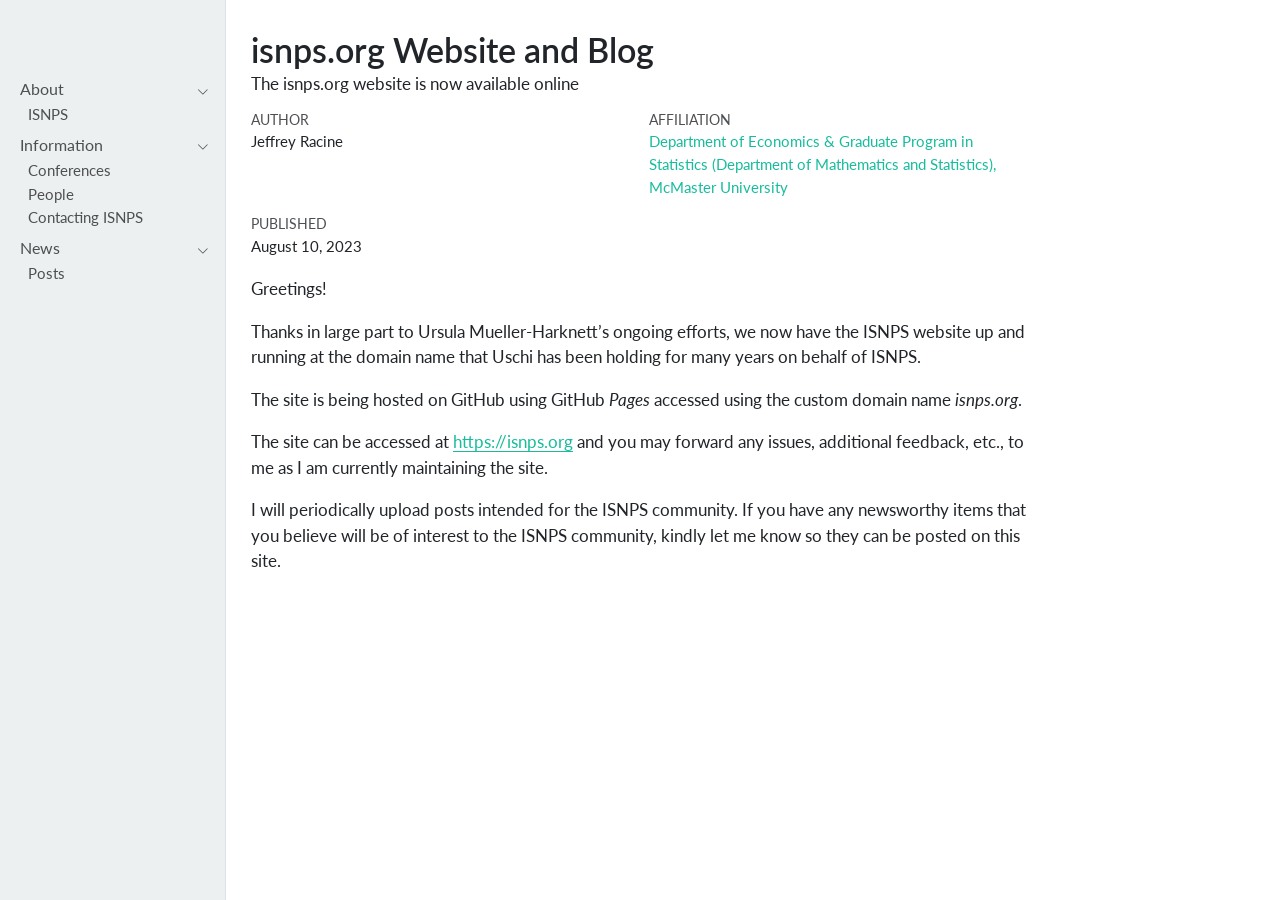
==== commit 67d42da8: "Updated student paper competition with link, removed current deadline (Jan 31), points to new websit" ====
--- a/docs/posts/2023-08-10-website-online/index.html
+++ b/docs/posts/2023-08-10-website-online/index.html
@@ -2,7 +2,7 @@
 <html xmlns="http://www.w3.org/1999/xhtml" lang="en" xml:lang="en"><head>
 
 <meta charset="utf-8">
-<meta name="generator" content="quarto-1.6.42">
+<meta name="generator" content="quarto-1.8.25">
 
 <meta name="viewport" content="width=device-width, initial-scale=1.0, user-scalable=yes">
 
@@ -33,15 +33,17 @@
 <script src="../../site_libs/quarto-search/fuse.min.js"></script>
 <script src="../../site_libs/quarto-search/quarto-search.js"></script>
 <meta name="quarto:offset" content="../../">
-<script src="../../site_libs/quarto-html/quarto.js"></script>
+<script src="../../site_libs/quarto-html/quarto.js" type="module"></script>
+<script src="../../site_libs/quarto-html/tabsets/tabsets.js" type="module"></script>
+<script src="../../site_libs/quarto-html/axe/axe-check.js" type="module"></script>
 <script src="../../site_libs/quarto-html/popper.min.js"></script>
 <script src="../../site_libs/quarto-html/tippy.umd.min.js"></script>
 <script src="../../site_libs/quarto-html/anchor.min.js"></script>
 <link href="../../site_libs/quarto-html/tippy.css" rel="stylesheet">
-<link href="../../site_libs/quarto-html/quarto-syntax-highlighting-2f5df379a58b258e96c21c0638c20c03.css" rel="stylesheet" id="quarto-text-highlighting-styles">
+<link href="../../site_libs/quarto-html/quarto-syntax-highlighting-7b89279ff1a6dce999919e0e67d4d9ec.css" rel="stylesheet" id="quarto-text-highlighting-styles">
 <script src="../../site_libs/bootstrap/bootstrap.min.js"></script>
 <link href="../../site_libs/bootstrap/bootstrap-icons.css" rel="stylesheet">
-<link href="../../site_libs/bootstrap/bootstrap-98a3b401b69ad02e3f8cd0652b864d72.min.css" rel="stylesheet" append-hash="true" id="quarto-bootstrap" data-mode="light">
+<link href="../../site_libs/bootstrap/bootstrap-4d8b594121dd52e54118692cc759f5c0.min.css" rel="stylesheet" append-hash="true" id="quarto-bootstrap" data-mode="light">
 <script id="quarto-search-options" type="application/json">{
   "location": "sidebar",
   "copy-button": false,
@@ -75,7 +77,7 @@
 <link rel="stylesheet" href="../../styles.css">
 </head>
 
-<body class="nav-sidebar docked">
+<body class="nav-sidebar docked quarto-light">
 
 <div id="quarto-search-results"></div>
   <header id="quarto-header" class="headroom fixed-top">
@@ -97,6 +99,10 @@
 <div id="quarto-content" class="quarto-container page-columns page-rows-contents page-layout-article">
 <!-- sidebar -->
   <nav id="quarto-sidebar" class="sidebar collapse collapse-horizontal quarto-sidebar-collapse-item sidebar-navigation docked overflow-auto">
+    <div class="pt-lg-2 mt-2 text-left sidebar-header">
+      <a href="../../index.html" class="sidebar-logo-link">
+      </a>
+      </div>
         <div class="mt-2 flex-shrink-0 align-items-center">
         <div class="sidebar-search">
         <div id="quarto-search" class="" title="Search"></div>
@@ -233,236 +239,243 @@
 
 </main> <!-- /main -->
 <script id="quarto-html-after-body" type="application/javascript">
-window.document.addEventListener("DOMContentLoaded", function (event) {
-  const toggleBodyColorMode = (bsSheetEl) => {
-    const mode = bsSheetEl.getAttribute("data-mode");
-    const bodyEl = window.document.querySelector("body");
-    if (mode === "dark") {
-      bodyEl.classList.add("quarto-dark");
-      bodyEl.classList.remove("quarto-light");
-    } else {
-      bodyEl.classList.add("quarto-light");
-      bodyEl.classList.remove("quarto-dark");
-    }
-  }
-  const toggleBodyColorPrimary = () => {
-    const bsSheetEl = window.document.querySelector("link#quarto-bootstrap");
-    if (bsSheetEl) {
-      toggleBodyColorMode(bsSheetEl);
-    }
-  }
-  toggleBodyColorPrimary();  
-  const icon = "";
-  const anchorJS = new window.AnchorJS();
-  anchorJS.options = {
-    placement: 'right',
-    icon: icon
-  };
-  anchorJS.add('.anchored');
-  const isCodeAnnotation = (el) => {
-    for (const clz of el.classList) {
-      if (clz.startsWith('code-annotation-')) {                     
-        return true;
-      }
-    }
-    return false;
-  }
-  const onCopySuccess = function(e) {
-    // button target
-    const button = e.trigger;
-    // don't keep focus
-    button.blur();
-    // flash "checked"
-    button.classList.add('code-copy-button-checked');
-    var currentTitle = button.getAttribute("title");
-    button.setAttribute("title", "Copied!");
-    let tooltip;
-    if (window.bootstrap) {
-      button.setAttribute("data-bs-toggle", "tooltip");
-      button.setAttribute("data-bs-placement", "left");
-      button.setAttribute("data-bs-title", "Copied!");
-      tooltip = new bootstrap.Tooltip(button, 
-        { trigger: "manual", 
-          customClass: "code-copy-button-tooltip",
-          offset: [0, -8]});
-      tooltip.show();    
-    }
-    setTimeout(function() {
-      if (tooltip) {
-        tooltip.hide();
-        button.removeAttribute("data-bs-title");
-        button.removeAttribute("data-bs-toggle");
-        button.removeAttribute("data-bs-placement");
-      }
-      button.setAttribute("title", currentTitle);
-      button.classList.remove('code-copy-button-checked');
-    }, 1000);
-    // clear code selection
-    e.clearSelection();
-  }
-  const getTextToCopy = function(trigger) {
-      const codeEl = trigger.previousElementSibling.cloneNode(true);
+  window.document.addEventListener("DOMContentLoaded", function (event) {
+    const icon = "";
+    const anchorJS = new window.AnchorJS();
+    anchorJS.options = {
+      placement: 'right',
+      icon: icon
+    };
+    anchorJS.add('.anchored');
+    const isCodeAnnotation = (el) => {
+      for (const clz of el.classList) {
+        if (clz.startsWith('code-annotation-')) {                     
+          return true;
+        }
+      }
+      return false;
+    }
+    const onCopySuccess = function(e) {
+      // button target
+      const button = e.trigger;
+      // don't keep focus
+      button.blur();
+      // flash "checked"
+      button.classList.add('code-copy-button-checked');
+      var currentTitle = button.getAttribute("title");
+      button.setAttribute("title", "Copied!");
+      let tooltip;
+      if (window.bootstrap) {
+        button.setAttribute("data-bs-toggle", "tooltip");
+        button.setAttribute("data-bs-placement", "left");
+        button.setAttribute("data-bs-title", "Copied!");
+        tooltip = new bootstrap.Tooltip(button, 
+          { trigger: "manual", 
+            customClass: "code-copy-button-tooltip",
+            offset: [0, -8]});
+        tooltip.show();    
+      }
+      setTimeout(function() {
+        if (tooltip) {
+          tooltip.hide();
+          button.removeAttribute("data-bs-title");
+          button.removeAttribute("data-bs-toggle");
+          button.removeAttribute("data-bs-placement");
+        }
+        button.setAttribute("title", currentTitle);
+        button.classList.remove('code-copy-button-checked');
+      }, 1000);
+      // clear code selection
+      e.clearSelection();
+    }
+    const getTextToCopy = function(trigger) {
+      const outerScaffold = trigger.parentElement.cloneNode(true);
+      const codeEl = outerScaffold.querySelector('code');
       for (const childEl of codeEl.children) {
         if (isCodeAnnotation(childEl)) {
           childEl.remove();
         }
       }
       return codeEl.innerText;
-  }
-  const clipboard = new window.ClipboardJS('.code-copy-button:not([data-in-quarto-modal])', {
-    text: getTextToCopy
-  });
-  clipboard.on('success', onCopySuccess);
-  if (window.document.getElementById('quarto-embedded-source-code-modal')) {
-    const clipboardModal = new window.ClipboardJS('.code-copy-button[data-in-quarto-modal]', {
-      text: getTextToCopy,
-      container: window.document.getElementById('quarto-embedded-source-code-modal')
+    }
+    const clipboard = new window.ClipboardJS('.code-copy-button:not([data-in-quarto-modal])', {
+      text: getTextToCopy
     });
-    clipboardModal.on('success', onCopySuccess);
-  }
-    var localhostRegex = new RegExp(/^(?:http|https):\/\/localhost\:?[0-9]*\//);
-    var mailtoRegex = new RegExp(/^mailto:/);
-      var filterRegex = new RegExp('/' + window.location.host + '/');
-    var isInternal = (href) => {
-        return filterRegex.test(href) || localhostRegex.test(href) || mailtoRegex.test(href);
-    }
-    // Inspect non-navigation links and adorn them if external
- 	var links = window.document.querySelectorAll('a[href]:not(.nav-link):not(.navbar-brand):not(.toc-action):not(.sidebar-link):not(.sidebar-item-toggle):not(.pagination-link):not(.no-external):not([aria-hidden]):not(.dropdown-item):not(.quarto-navigation-tool):not(.about-link)');
-    for (var i=0; i<links.length; i++) {
-      const link = links[i];
-      if (!isInternal(link.href)) {
-        // undo the damage that might have been done by quarto-nav.js in the case of
-        // links that we want to consider external
-        if (link.dataset.originalHref !== undefined) {
-          link.href = link.dataset.originalHref;
-        }
-      }
-    }
-  function tippyHover(el, contentFn, onTriggerFn, onUntriggerFn) {
-    const config = {
-      allowHTML: true,
-      maxWidth: 500,
-      delay: 100,
-      arrow: false,
-      appendTo: function(el) {
-          return el.parentElement;
-      },
-      interactive: true,
-      interactiveBorder: 10,
-      theme: 'quarto',
-      placement: 'bottom-start',
-    };
-    if (contentFn) {
-      config.content = contentFn;
-    }
-    if (onTriggerFn) {
-      config.onTrigger = onTriggerFn;
-    }
-    if (onUntriggerFn) {
-      config.onUntrigger = onUntriggerFn;
-    }
-    window.tippy(el, config); 
-  }
-  const noterefs = window.document.querySelectorAll('a[role="doc-noteref"]');
-  for (var i=0; i<noterefs.length; i++) {
-    const ref = noterefs[i];
-    tippyHover(ref, function() {
-      // use id or data attribute instead here
-      let href = ref.getAttribute('data-footnote-href') || ref.getAttribute('href');
-      try { href = new URL(href).hash; } catch {}
-      const id = href.replace(/^#\/?/, "");
-      const note = window.document.getElementById(id);
-      if (note) {
-        return note.innerHTML;
+    clipboard.on('success', onCopySuccess);
+    if (window.document.getElementById('quarto-embedded-source-code-modal')) {
+      const clipboardModal = new window.ClipboardJS('.code-copy-button[data-in-quarto-modal]', {
+        text: getTextToCopy,
+        container: window.document.getElementById('quarto-embedded-source-code-modal')
+      });
+      clipboardModal.on('success', onCopySuccess);
+    }
+      var localhostRegex = new RegExp(/^(?:http|https):\/\/localhost\:?[0-9]*\//);
+      var mailtoRegex = new RegExp(/^mailto:/);
+        var filterRegex = new RegExp('/' + window.location.host + '/');
+      var isInternal = (href) => {
+          return filterRegex.test(href) || localhostRegex.test(href) || mailtoRegex.test(href);
+      }
+      // Inspect non-navigation links and adorn them if external
+     var links = window.document.querySelectorAll('a[href]:not(.nav-link):not(.navbar-brand):not(.toc-action):not(.sidebar-link):not(.sidebar-item-toggle):not(.pagination-link):not(.no-external):not([aria-hidden]):not(.dropdown-item):not(.quarto-navigation-tool):not(.about-link)');
+      for (var i=0; i<links.length; i++) {
+        const link = links[i];
+        if (!isInternal(link.href)) {
+          // undo the damage that might have been done by quarto-nav.js in the case of
+          // links that we want to consider external
+          if (link.dataset.originalHref !== undefined) {
+            link.href = link.dataset.originalHref;
+          }
+        }
+      }
+    function tippyHover(el, contentFn, onTriggerFn, onUntriggerFn) {
+      const config = {
+        allowHTML: true,
+        maxWidth: 500,
+        delay: 100,
+        arrow: false,
+        appendTo: function(el) {
+            return el.parentElement;
+        },
+        interactive: true,
+        interactiveBorder: 10,
+        theme: 'quarto',
+        placement: 'bottom-start',
+      };
+      if (contentFn) {
+        config.content = contentFn;
+      }
+      if (onTriggerFn) {
+        config.onTrigger = onTriggerFn;
+      }
+      if (onUntriggerFn) {
+        config.onUntrigger = onUntriggerFn;
+      }
+      window.tippy(el, config); 
+    }
+    const noterefs = window.document.querySelectorAll('a[role="doc-noteref"]');
+    for (var i=0; i<noterefs.length; i++) {
+      const ref = noterefs[i];
+      tippyHover(ref, function() {
+        // use id or data attribute instead here
+        let href = ref.getAttribute('data-footnote-href') || ref.getAttribute('href');
+        try { href = new URL(href).hash; } catch {}
+        const id = href.replace(/^#\/?/, "");
+        const note = window.document.getElementById(id);
+        if (note) {
+          return note.innerHTML;
+        } else {
+          return "";
+        }
+      });
+    }
+    const xrefs = window.document.querySelectorAll('a.quarto-xref');
+    const processXRef = (id, note) => {
+      // Strip column container classes
+      const stripColumnClz = (el) => {
+        el.classList.remove("page-full", "page-columns");
+        if (el.children) {
+          for (const child of el.children) {
+            stripColumnClz(child);
+          }
+        }
+      }
+      stripColumnClz(note)
+      if (id === null || id.startsWith('sec-')) {
+        // Special case sections, only their first couple elements
+        const container = document.createElement("div");
+        if (note.children && note.children.length > 2) {
+          container.appendChild(note.children[0].cloneNode(true));
+          for (let i = 1; i < note.children.length; i++) {
+            const child = note.children[i];
+            if (child.tagName === "P" && child.innerText === "") {
+              continue;
+            } else {
+              container.appendChild(child.cloneNode(true));
+              break;
+            }
+          }
+          if (window.Quarto?.typesetMath) {
+            window.Quarto.typesetMath(container);
+          }
+          return container.innerHTML
+        } else {
+          if (window.Quarto?.typesetMath) {
+            window.Quarto.typesetMath(note);
+          }
+          return note.innerHTML;
+        }
       } else {
-        return "";
-      }
-    });
-  }
-  const xrefs = window.document.querySelectorAll('a.quarto-xref');
-  const processXRef = (id, note) => {
-    // Strip column container classes
-    const stripColumnClz = (el) => {
-      el.classList.remove("page-full", "page-columns");
-      if (el.children) {
-        for (const child of el.children) {
-          stripColumnClz(child);
-        }
-      }
-    }
-    stripColumnClz(note)
-    if (id === null || id.startsWith('sec-')) {
-      // Special case sections, only their first couple elements
-      const container = document.createElement("div");
-      if (note.children && note.children.length > 2) {
-        container.appendChild(note.children[0].cloneNode(true));
-        for (let i = 1; i < note.children.length; i++) {
-          const child = note.children[i];
-          if (child.tagName === "P" && child.innerText === "") {
-            continue;
-          } else {
-            container.appendChild(child.cloneNode(true));
-            break;
-          }
-        }
-        if (window.Quarto?.typesetMath) {
-          window.Quarto.typesetMath(container);
-        }
-        return container.innerHTML
-      } else {
+        // Remove any anchor links if they are present
+        const anchorLink = note.querySelector('a.anchorjs-link');
+        if (anchorLink) {
+          anchorLink.remove();
+        }
         if (window.Quarto?.typesetMath) {
           window.Quarto.typesetMath(note);
         }
-        return note.innerHTML;
-      }
-    } else {
-      // Remove any anchor links if they are present
-      const anchorLink = note.querySelector('a.anchorjs-link');
-      if (anchorLink) {
-        anchorLink.remove();
-      }
-      if (window.Quarto?.typesetMath) {
-        window.Quarto.typesetMath(note);
-      }
-      if (note.classList.contains("callout")) {
-        return note.outerHTML;
-      } else {
-        return note.innerHTML;
-      }
-    }
-  }
-  for (var i=0; i<xrefs.length; i++) {
-    const xref = xrefs[i];
-    tippyHover(xref, undefined, function(instance) {
-      instance.disable();
-      let url = xref.getAttribute('href');
-      let hash = undefined; 
-      if (url.startsWith('#')) {
-        hash = url;
-      } else {
-        try { hash = new URL(url).hash; } catch {}
-      }
-      if (hash) {
-        const id = hash.replace(/^#\/?/, "");
-        const note = window.document.getElementById(id);
-        if (note !== null) {
-          try {
-            const html = processXRef(id, note.cloneNode(true));
-            instance.setContent(html);
-          } finally {
-            instance.enable();
-            instance.show();
-          }
+        if (note.classList.contains("callout")) {
+          return note.outerHTML;
         } else {
-          // See if we can fetch this
-          fetch(url.split('#')[0])
+          return note.innerHTML;
+        }
+      }
+    }
+    for (var i=0; i<xrefs.length; i++) {
+      const xref = xrefs[i];
+      tippyHover(xref, undefined, function(instance) {
+        instance.disable();
+        let url = xref.getAttribute('href');
+        let hash = undefined; 
+        if (url.startsWith('#')) {
+          hash = url;
+        } else {
+          try { hash = new URL(url).hash; } catch {}
+        }
+        if (hash) {
+          const id = hash.replace(/^#\/?/, "");
+          const note = window.document.getElementById(id);
+          if (note !== null) {
+            try {
+              const html = processXRef(id, note.cloneNode(true));
+              instance.setContent(html);
+            } finally {
+              instance.enable();
+              instance.show();
+            }
+          } else {
+            // See if we can fetch this
+            fetch(url.split('#')[0])
+            .then(res => res.text())
+            .then(html => {
+              const parser = new DOMParser();
+              const htmlDoc = parser.parseFromString(html, "text/html");
+              const note = htmlDoc.getElementById(id);
+              if (note !== null) {
+                const html = processXRef(id, note);
+                instance.setContent(html);
+              } 
+            }).finally(() => {
+              instance.enable();
+              instance.show();
+            });
+          }
+        } else {
+          // See if we can fetch a full url (with no hash to target)
+          // This is a special case and we should probably do some content thinning / targeting
+          fetch(url)
           .then(res => res.text())
           .then(html => {
             const parser = new DOMParser();
             const htmlDoc = parser.parseFromString(html, "text/html");
-            const note = htmlDoc.getElementById(id);
+            const note = htmlDoc.querySelector('main.content');
             if (note !== null) {
-              const html = processXRef(id, note);
+              // This should only happen for chapter cross references
+              // (since there is no id in the URL)
+              // remove the first header
+              if (note.children.length > 0 && note.children[0].tagName === "HEADER") {
+                note.children[0].remove();
+              }
+              const html = processXRef(null, note);
               instance.setContent(html);
             } 
           }).finally(() => {
@@ -470,185 +483,161 @@
             instance.show();
           });
         }
+      }, function(instance) {
+      });
+    }
+        let selectedAnnoteEl;
+        const selectorForAnnotation = ( cell, annotation) => {
+          let cellAttr = 'data-code-cell="' + cell + '"';
+          let lineAttr = 'data-code-annotation="' +  annotation + '"';
+          const selector = 'span[' + cellAttr + '][' + lineAttr + ']';
+          return selector;
+        }
+        const selectCodeLines = (annoteEl) => {
+          const doc = window.document;
+          const targetCell = annoteEl.getAttribute("data-target-cell");
+          const targetAnnotation = annoteEl.getAttribute("data-target-annotation");
+          const annoteSpan = window.document.querySelector(selectorForAnnotation(targetCell, targetAnnotation));
+          const lines = annoteSpan.getAttribute("data-code-lines").split(",");
+          const lineIds = lines.map((line) => {
+            return targetCell + "-" + line;
+          })
+          let top = null;
+          let height = null;
+          let parent = null;
+          if (lineIds.length > 0) {
+              //compute the position of the single el (top and bottom and make a div)
+              const el = window.document.getElementById(lineIds[0]);
+              top = el.offsetTop;
+              height = el.offsetHeight;
+              parent = el.parentElement.parentElement;
+            if (lineIds.length > 1) {
+              const lastEl = window.document.getElementById(lineIds[lineIds.length - 1]);
+              const bottom = lastEl.offsetTop + lastEl.offsetHeight;
+              height = bottom - top;
+            }
+            if (top !== null && height !== null && parent !== null) {
+              // cook up a div (if necessary) and position it 
+              let div = window.document.getElementById("code-annotation-line-highlight");
+              if (div === null) {
+                div = window.document.createElement("div");
+                div.setAttribute("id", "code-annotation-line-highlight");
+                div.style.position = 'absolute';
+                parent.appendChild(div);
+              }
+              div.style.top = top - 2 + "px";
+              div.style.height = height + 4 + "px";
+              div.style.left = 0;
+              let gutterDiv = window.document.getElementById("code-annotation-line-highlight-gutter");
+              if (gutterDiv === null) {
+                gutterDiv = window.document.createElement("div");
+                gutterDiv.setAttribute("id", "code-annotation-line-highlight-gutter");
+                gutterDiv.style.position = 'absolute';
+                const codeCell = window.document.getElementById(targetCell);
+                const gutter = codeCell.querySelector('.code-annotation-gutter');
+                gutter.appendChild(gutterDiv);
+              }
+              gutterDiv.style.top = top - 2 + "px";
+              gutterDiv.style.height = height + 4 + "px";
+            }
+            selectedAnnoteEl = annoteEl;
+          }
+        };
+        const unselectCodeLines = () => {
+          const elementsIds = ["code-annotation-line-highlight", "code-annotation-line-highlight-gutter"];
+          elementsIds.forEach((elId) => {
+            const div = window.document.getElementById(elId);
+            if (div) {
+              div.remove();
+            }
+          });
+          selectedAnnoteEl = undefined;
+        };
+          // Handle positioning of the toggle
+      window.addEventListener(
+        "resize",
+        throttle(() => {
+          elRect = undefined;
+          if (selectedAnnoteEl) {
+            selectCodeLines(selectedAnnoteEl);
+          }
+        }, 10)
+      );
+      function throttle(fn, ms) {
+      let throttle = false;
+      let timer;
+        return (...args) => {
+          if(!throttle) { // first call gets through
+              fn.apply(this, args);
+              throttle = true;
+          } else { // all the others get throttled
+              if(timer) clearTimeout(timer); // cancel #2
+              timer = setTimeout(() => {
+                fn.apply(this, args);
+                timer = throttle = false;
+              }, ms);
+          }
+        };
+      }
+        // Attach click handler to the DT
+        const annoteDls = window.document.querySelectorAll('dt[data-target-cell]');
+        for (const annoteDlNode of annoteDls) {
+          annoteDlNode.addEventListener('click', (event) => {
+            const clickedEl = event.target;
+            if (clickedEl !== selectedAnnoteEl) {
+              unselectCodeLines();
+              const activeEl = window.document.querySelector('dt[data-target-cell].code-annotation-active');
+              if (activeEl) {
+                activeEl.classList.remove('code-annotation-active');
+              }
+              selectCodeLines(clickedEl);
+              clickedEl.classList.add('code-annotation-active');
+            } else {
+              // Unselect the line
+              unselectCodeLines();
+              clickedEl.classList.remove('code-annotation-active');
+            }
+          });
+        }
+    const findCites = (el) => {
+      const parentEl = el.parentElement;
+      if (parentEl) {
+        const cites = parentEl.dataset.cites;
+        if (cites) {
+          return {
+            el,
+            cites: cites.split(' ')
+          };
+        } else {
+          return findCites(el.parentElement)
+        }
       } else {
-        // See if we can fetch a full url (with no hash to target)
-        // This is a special case and we should probably do some content thinning / targeting
-        fetch(url)
-        .then(res => res.text())
-        .then(html => {
-          const parser = new DOMParser();
-          const htmlDoc = parser.parseFromString(html, "text/html");
-          const note = htmlDoc.querySelector('main.content');
-          if (note !== null) {
-            // This should only happen for chapter cross references
-            // (since there is no id in the URL)
-            // remove the first header
-            if (note.children.length > 0 && note.children[0].tagName === "HEADER") {
-              note.children[0].remove();
+        return undefined;
+      }
+    };
+    var bibliorefs = window.document.querySelectorAll('a[role="doc-biblioref"]');
+    for (var i=0; i<bibliorefs.length; i++) {
+      const ref = bibliorefs[i];
+      const citeInfo = findCites(ref);
+      if (citeInfo) {
+        tippyHover(citeInfo.el, function() {
+          var popup = window.document.createElement('div');
+          citeInfo.cites.forEach(function(cite) {
+            var citeDiv = window.document.createElement('div');
+            citeDiv.classList.add('hanging-indent');
+            citeDiv.classList.add('csl-entry');
+            var biblioDiv = window.document.getElementById('ref-' + cite);
+            if (biblioDiv) {
+              citeDiv.innerHTML = biblioDiv.innerHTML;
             }
-            const html = processXRef(null, note);
-            instance.setContent(html);
-          } 
-        }).finally(() => {
-          instance.enable();
-          instance.show();
+            popup.appendChild(citeDiv);
+          });
+          return popup.innerHTML;
         });
       }
-    }, function(instance) {
-    });
-  }
-      let selectedAnnoteEl;
-      const selectorForAnnotation = ( cell, annotation) => {
-        let cellAttr = 'data-code-cell="' + cell + '"';
-        let lineAttr = 'data-code-annotation="' +  annotation + '"';
-        const selector = 'span[' + cellAttr + '][' + lineAttr + ']';
-        return selector;
-      }
-      const selectCodeLines = (annoteEl) => {
-        const doc = window.document;
-        const targetCell = annoteEl.getAttribute("data-target-cell");
-        const targetAnnotation = annoteEl.getAttribute("data-target-annotation");
-        const annoteSpan = window.document.querySelector(selectorForAnnotation(targetCell, targetAnnotation));
-        const lines = annoteSpan.getAttribute("data-code-lines").split(",");
-        const lineIds = lines.map((line) => {
-          return targetCell + "-" + line;
-        })
-        let top = null;
-        let height = null;
-        let parent = null;
-        if (lineIds.length > 0) {
-            //compute the position of the single el (top and bottom and make a div)
-            const el = window.document.getElementById(lineIds[0]);
-            top = el.offsetTop;
-            height = el.offsetHeight;
-            parent = el.parentElement.parentElement;
-          if (lineIds.length > 1) {
-            const lastEl = window.document.getElementById(lineIds[lineIds.length - 1]);
-            const bottom = lastEl.offsetTop + lastEl.offsetHeight;
-            height = bottom - top;
-          }
-          if (top !== null && height !== null && parent !== null) {
-            // cook up a div (if necessary) and position it 
-            let div = window.document.getElementById("code-annotation-line-highlight");
-            if (div === null) {
-              div = window.document.createElement("div");
-              div.setAttribute("id", "code-annotation-line-highlight");
-              div.style.position = 'absolute';
-              parent.appendChild(div);
-            }
-            div.style.top = top - 2 + "px";
-            div.style.height = height + 4 + "px";
-            div.style.left = 0;
-            let gutterDiv = window.document.getElementById("code-annotation-line-highlight-gutter");
-            if (gutterDiv === null) {
-              gutterDiv = window.document.createElement("div");
-              gutterDiv.setAttribute("id", "code-annotation-line-highlight-gutter");
-              gutterDiv.style.position = 'absolute';
-              const codeCell = window.document.getElementById(targetCell);
-              const gutter = codeCell.querySelector('.code-annotation-gutter');
-              gutter.appendChild(gutterDiv);
-            }
-            gutterDiv.style.top = top - 2 + "px";
-            gutterDiv.style.height = height + 4 + "px";
-          }
-          selectedAnnoteEl = annoteEl;
-        }
-      };
-      const unselectCodeLines = () => {
-        const elementsIds = ["code-annotation-line-highlight", "code-annotation-line-highlight-gutter"];
-        elementsIds.forEach((elId) => {
-          const div = window.document.getElementById(elId);
-          if (div) {
-            div.remove();
-          }
-        });
-        selectedAnnoteEl = undefined;
-      };
-        // Handle positioning of the toggle
-    window.addEventListener(
-      "resize",
-      throttle(() => {
-        elRect = undefined;
-        if (selectedAnnoteEl) {
-          selectCodeLines(selectedAnnoteEl);
-        }
-      }, 10)
-    );
-    function throttle(fn, ms) {
-    let throttle = false;
-    let timer;
-      return (...args) => {
-        if(!throttle) { // first call gets through
-            fn.apply(this, args);
-            throttle = true;
-        } else { // all the others get throttled
-            if(timer) clearTimeout(timer); // cancel #2
-            timer = setTimeout(() => {
-              fn.apply(this, args);
-              timer = throttle = false;
-            }, ms);
-        }
-      };
-    }
-      // Attach click handler to the DT
-      const annoteDls = window.document.querySelectorAll('dt[data-target-cell]');
-      for (const annoteDlNode of annoteDls) {
-        annoteDlNode.addEventListener('click', (event) => {
-          const clickedEl = event.target;
-          if (clickedEl !== selectedAnnoteEl) {
-            unselectCodeLines();
-            const activeEl = window.document.querySelector('dt[data-target-cell].code-annotation-active');
-            if (activeEl) {
-              activeEl.classList.remove('code-annotation-active');
-            }
-            selectCodeLines(clickedEl);
-            clickedEl.classList.add('code-annotation-active');
-          } else {
-            // Unselect the line
-            unselectCodeLines();
-            clickedEl.classList.remove('code-annotation-active');
-          }
-        });
-      }
-  const findCites = (el) => {
-    const parentEl = el.parentElement;
-    if (parentEl) {
-      const cites = parentEl.dataset.cites;
-      if (cites) {
-        return {
-          el,
-          cites: cites.split(' ')
-        };
-      } else {
-        return findCites(el.parentElement)
-      }
-    } else {
-      return undefined;
-    }
-  };
-  var bibliorefs = window.document.querySelectorAll('a[role="doc-biblioref"]');
-  for (var i=0; i<bibliorefs.length; i++) {
-    const ref = bibliorefs[i];
-    const citeInfo = findCites(ref);
-    if (citeInfo) {
-      tippyHover(citeInfo.el, function() {
-        var popup = window.document.createElement('div');
-        citeInfo.cites.forEach(function(cite) {
-          var citeDiv = window.document.createElement('div');
-          citeDiv.classList.add('hanging-indent');
-          citeDiv.classList.add('csl-entry');
-          var biblioDiv = window.document.getElementById('ref-' + cite);
-          if (biblioDiv) {
-            citeDiv.innerHTML = biblioDiv.innerHTML;
-          }
-          popup.appendChild(citeDiv);
-        });
-        return popup.innerHTML;
-      });
-    }
-  }
-});
-</script>
+    }
+  });
+  </script>
 </div> <!-- /content -->
 
 
--- a/docs/site_libs/quarto-html/quarto-syntax-highlighting-7b89279ff1a6dce999919e0e67d4d9ec.css
+++ b/docs/site_libs/quarto-html/quarto-syntax-highlighting-7b89279ff1a6dce999919e0e67d4d9ec.css
@@ -0,0 +1,236 @@
+/* quarto syntax highlight colors */
+:root {
+  --quarto-hl-ot-color: #003B4F;
+  --quarto-hl-at-color: #657422;
+  --quarto-hl-ss-color: #20794D;
+  --quarto-hl-an-color: #5E5E5E;
+  --quarto-hl-fu-color: #4758AB;
+  --quarto-hl-st-color: #20794D;
+  --quarto-hl-cf-color: #003B4F;
+  --quarto-hl-op-color: #5E5E5E;
+  --quarto-hl-er-color: #AD0000;
+  --quarto-hl-bn-color: #AD0000;
+  --quarto-hl-al-color: #AD0000;
+  --quarto-hl-va-color: #111111;
+  --quarto-hl-bu-color: inherit;
+  --quarto-hl-ex-color: inherit;
+  --quarto-hl-pp-color: #AD0000;
+  --quarto-hl-in-color: #5E5E5E;
+  --quarto-hl-vs-color: #20794D;
+  --quarto-hl-wa-color: #5E5E5E;
+  --quarto-hl-do-color: #5E5E5E;
+  --quarto-hl-im-color: #00769E;
+  --quarto-hl-ch-color: #20794D;
+  --quarto-hl-dt-color: #AD0000;
+  --quarto-hl-fl-color: #AD0000;
+  --quarto-hl-co-color: #5E5E5E;
+  --quarto-hl-cv-color: #5E5E5E;
+  --quarto-hl-cn-color: #8f5902;
+  --quarto-hl-sc-color: #5E5E5E;
+  --quarto-hl-dv-color: #AD0000;
+  --quarto-hl-kw-color: #003B4F;
+}
+
+/* other quarto variables */
+:root {
+  --quarto-font-monospace: SFMono-Regular, Menlo, Monaco, Consolas, "Liberation Mono", "Courier New", monospace;
+}
+
+/* syntax highlight based on Pandoc's rules */
+pre > code.sourceCode > span {
+  color: #003B4F;
+}
+
+code.sourceCode > span {
+  color: #003B4F;
+}
+
+div.sourceCode,
+div.sourceCode pre.sourceCode {
+  color: #003B4F;
+}
+
+/* Normal */
+code span {
+  color: #003B4F;
+}
+
+/* Alert */
+code span.al {
+  color: #AD0000;
+  font-style: inherit;
+}
+
+/* Annotation */
+code span.an {
+  color: #5E5E5E;
+  font-style: inherit;
+}
+
+/* Attribute */
+code span.at {
+  color: #657422;
+  font-style: inherit;
+}
+
+/* BaseN */
+code span.bn {
+  color: #AD0000;
+  font-style: inherit;
+}
+
+/* BuiltIn */
+code span.bu {
+  font-style: inherit;
+}
+
+/* ControlFlow */
+code span.cf {
+  color: #003B4F;
+  font-weight: bold;
+  font-style: inherit;
+}
+
+/* Char */
+code span.ch {
+  color: #20794D;
+  font-style: inherit;
+}
+
+/* Constant */
+code span.cn {
+  color: #8f5902;
+  font-style: inherit;
+}
+
+/* Comment */
+code span.co {
+  color: #5E5E5E;
+  font-style: inherit;
+}
+
+/* CommentVar */
+code span.cv {
+  color: #5E5E5E;
+  font-style: italic;
+}
+
+/* Documentation */
+code span.do {
+  color: #5E5E5E;
+  font-style: italic;
+}
+
+/* DataType */
+code span.dt {
+  color: #AD0000;
+  font-style: inherit;
+}
+
+/* DecVal */
+code span.dv {
+  color: #AD0000;
+  font-style: inherit;
+}
+
+/* Error */
+code span.er {
+  color: #AD0000;
+  font-style: inherit;
+}
+
+/* Extension */
+code span.ex {
+  font-style: inherit;
+}
+
+/* Float */
+code span.fl {
+  color: #AD0000;
+  font-style: inherit;
+}
+
+/* Function */
+code span.fu {
+  color: #4758AB;
+  font-style: inherit;
+}
+
+/* Import */
+code span.im {
+  color: #00769E;
+  font-style: inherit;
+}
+
+/* Information */
+code span.in {
+  color: #5E5E5E;
+  font-style: inherit;
+}
+
+/* Keyword */
+code span.kw {
+  color: #003B4F;
+  font-weight: bold;
+  font-style: inherit;
+}
+
+/* Operator */
+code span.op {
+  color: #5E5E5E;
+  font-style: inherit;
+}
+
+/* Other */
+code span.ot {
+  color: #003B4F;
+  font-style: inherit;
+}
+
+/* Preprocessor */
+code span.pp {
+  color: #AD0000;
+  font-style: inherit;
+}
+
+/* SpecialChar */
+code span.sc {
+  color: #5E5E5E;
+  font-style: inherit;
+}
+
+/* SpecialString */
+code span.ss {
+  color: #20794D;
+  font-style: inherit;
+}
+
+/* String */
+code span.st {
+  color: #20794D;
+  font-style: inherit;
+}
+
+/* Variable */
+code span.va {
+  color: #111111;
+  font-style: inherit;
+}
+
+/* VerbatimString */
+code span.vs {
+  color: #20794D;
+  font-style: inherit;
+}
+
+/* Warning */
+code span.wa {
+  color: #5E5E5E;
+  font-style: italic;
+}
+
+.prevent-inlining {
+  content: "</";
+}
+
+/*# sourceMappingURL=3944bc705cfaf4c80e56f77c5205168a.css.map */
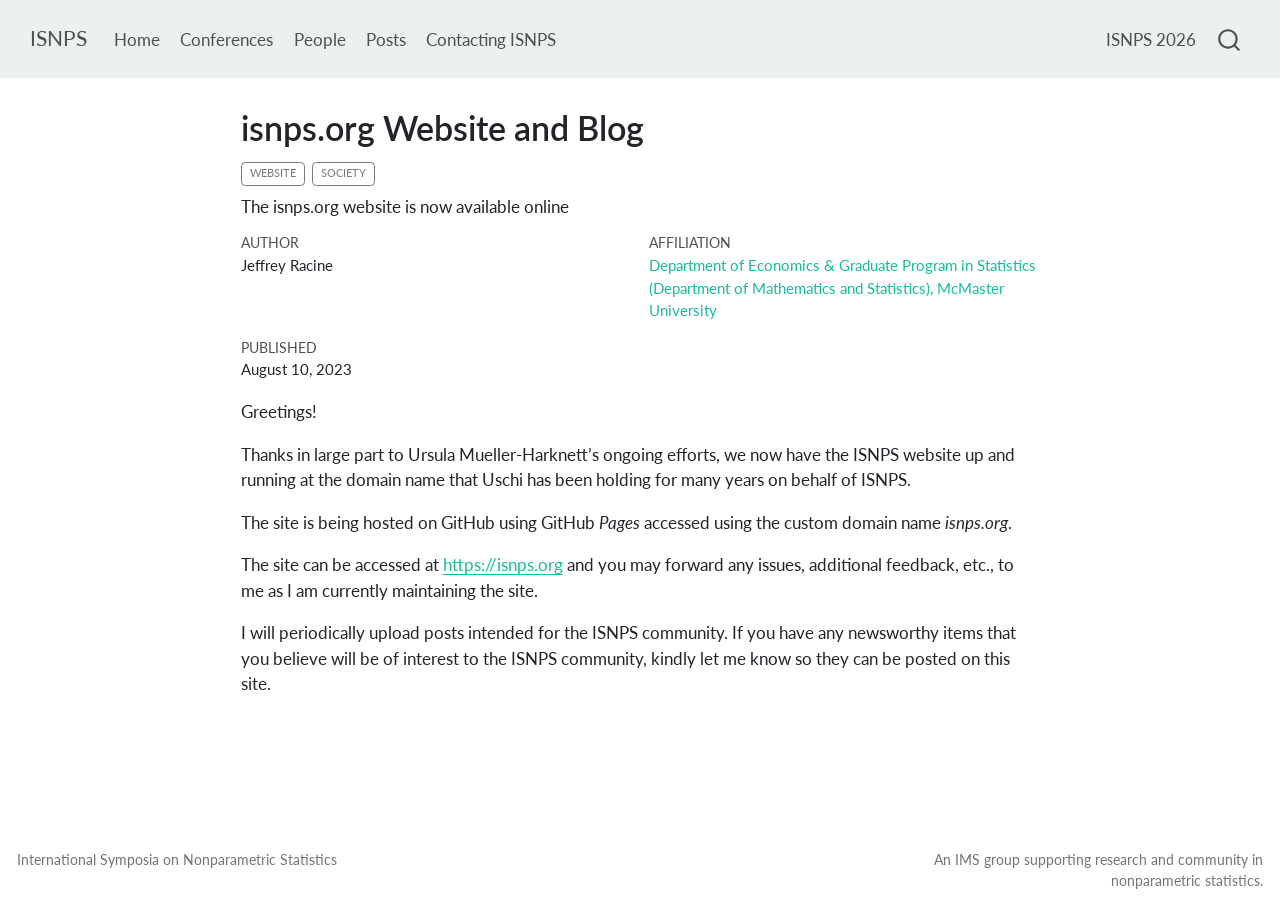
==== commit b5a8ded8: "Polish ISNPS site presentation and posts" ====
--- a/docs/posts/2023-08-10-website-online/index.html
+++ b/docs/posts/2023-08-10-website-online/index.html
@@ -2,7 +2,7 @@
 <html xmlns="http://www.w3.org/1999/xhtml" lang="en" xml:lang="en"><head>
 
 <meta charset="utf-8">
-<meta name="generator" content="quarto-1.8.25">
+<meta name="generator" content="quarto-1.9.36">
 
 <meta name="viewport" content="width=device-width, initial-scale=1.0, user-scalable=yes">
 
@@ -10,8 +10,11 @@
 <meta name="dcterms.date" content="2023-08-10">
 <meta name="description" content="The isnps.org website is now available online">
 
-<title>isnps.org Website and Blog</title>
+<title>isnps.org Website and Blog – ISNPS</title>
 <style>
+/* Default styles provided by pandoc.
+** See https://pandoc.org/MANUAL.html#variables-for-html for config info.
+*/
 code{white-space: pre-wrap;}
 span.smallcaps{font-variant: small-caps;}
 div.columns{display: flex; gap: min(4vw, 1.5em);}
@@ -35,21 +38,20 @@
 <meta name="quarto:offset" content="../../">
 <script src="../../site_libs/quarto-html/quarto.js" type="module"></script>
 <script src="../../site_libs/quarto-html/tabsets/tabsets.js" type="module"></script>
-<script src="../../site_libs/quarto-html/axe/axe-check.js" type="module"></script>
 <script src="../../site_libs/quarto-html/popper.min.js"></script>
 <script src="../../site_libs/quarto-html/tippy.umd.min.js"></script>
 <script src="../../site_libs/quarto-html/anchor.min.js"></script>
 <link href="../../site_libs/quarto-html/tippy.css" rel="stylesheet">
-<link href="../../site_libs/quarto-html/quarto-syntax-highlighting-7b89279ff1a6dce999919e0e67d4d9ec.css" rel="stylesheet" id="quarto-text-highlighting-styles">
+<link href="../../site_libs/quarto-html/quarto-syntax-highlighting-845c23b38eaddc0f92fda52bfe77a8c8.css" rel="stylesheet" id="quarto-text-highlighting-styles">
 <script src="../../site_libs/bootstrap/bootstrap.min.js"></script>
 <link href="../../site_libs/bootstrap/bootstrap-icons.css" rel="stylesheet">
-<link href="../../site_libs/bootstrap/bootstrap-4d8b594121dd52e54118692cc759f5c0.min.css" rel="stylesheet" append-hash="true" id="quarto-bootstrap" data-mode="light">
+<link href="../../site_libs/bootstrap/bootstrap-99ae303eae55bd17ed04acc4dcb98adc.min.css" rel="stylesheet" append-hash="true" id="quarto-bootstrap" data-mode="light">
 <script id="quarto-search-options" type="application/json">{
-  "location": "sidebar",
+  "location": "navbar",
   "copy-button": false,
   "collapse-after": 3,
-  "panel-placement": "start",
-  "type": "textbox",
+  "panel-placement": "end",
+  "type": "overlay",
   "limit": 50,
   "keyboard-shortcut": [
     "f",
@@ -77,117 +79,72 @@
 <link rel="stylesheet" href="../../styles.css">
 </head>
 
-<body class="nav-sidebar docked quarto-light">
+<body class="nav-fixed fullcontent quarto-light">
 
 <div id="quarto-search-results"></div>
   <header id="quarto-header" class="headroom fixed-top">
-  <nav class="quarto-secondary-nav">
-    <div class="container-fluid d-flex">
-      <button type="button" class="quarto-btn-toggle btn" data-bs-toggle="collapse" role="button" data-bs-target=".quarto-sidebar-collapse-item" aria-controls="quarto-sidebar" aria-expanded="false" aria-label="Toggle sidebar navigation" onclick="if (window.quartoToggleHeadroom) { window.quartoToggleHeadroom(); }">
-        <i class="bi bi-layout-text-sidebar-reverse"></i>
-      </button>
-        <nav class="quarto-page-breadcrumbs" aria-label="breadcrumb"><ol class="breadcrumb"><li class="breadcrumb-item">isnps.org Website and Blog</li></ol></nav>
-        <a class="flex-grow-1" role="navigation" data-bs-toggle="collapse" data-bs-target=".quarto-sidebar-collapse-item" aria-controls="quarto-sidebar" aria-expanded="false" aria-label="Toggle sidebar navigation" onclick="if (window.quartoToggleHeadroom) { window.quartoToggleHeadroom(); }">      
-        </a>
-      <button type="button" class="btn quarto-search-button" aria-label="Search" onclick="window.quartoOpenSearch();">
-        <i class="bi bi-search"></i>
-      </button>
-    </div>
-  </nav>
+    <nav class="navbar navbar-expand-lg " data-bs-theme="dark">
+      <div class="navbar-container container-fluid">
+      <div class="navbar-brand-container mx-auto">
+    <a class="navbar-brand" href="../../index.html">
+    <span class="navbar-title">ISNPS</span>
+    </a>
+  </div>
+            <div id="quarto-search" class="" title="Search"></div>
+          <button class="navbar-toggler" type="button" data-bs-toggle="collapse" data-bs-target="#navbarCollapse" aria-controls="navbarCollapse" role="menu" aria-expanded="false" aria-label="Toggle navigation" onclick="if (window.quartoToggleHeadroom) { window.quartoToggleHeadroom(); }">
+  <span class="navbar-toggler-icon"></span>
+</button>
+          <div class="collapse navbar-collapse" id="navbarCollapse">
+            <ul class="navbar-nav navbar-nav-scroll me-auto">
+  <li class="nav-item">
+    <a class="nav-link" href="../../index.html"> 
+<span class="menu-text">Home</span></a>
+  </li>  
+  <li class="nav-item">
+    <a class="nav-link" href="../../conferences.html"> 
+<span class="menu-text">Conferences</span></a>
+  </li>  
+  <li class="nav-item">
+    <a class="nav-link" href="../../people.html"> 
+<span class="menu-text">People</span></a>
+  </li>  
+  <li class="nav-item">
+    <a class="nav-link" href="../../posts.html"> 
+<span class="menu-text">Posts</span></a>
+  </li>  
+  <li class="nav-item">
+    <a class="nav-link" href="../../contact.html"> 
+<span class="menu-text">Contacting ISNPS</span></a>
+  </li>  
+</ul>
+            <ul class="navbar-nav navbar-nav-scroll ms-auto">
+  <li class="nav-item">
+    <a class="nav-link" href="https://easyconferences.eu/isnps2026/"> 
+<span class="menu-text">ISNPS 2026</span></a>
+  </li>  
+</ul>
+          </div> <!-- /navcollapse -->
+            <div class="quarto-navbar-tools">
+</div>
+      </div> <!-- /container-fluid -->
+    </nav>
 </header>
 <!-- content -->
-<div id="quarto-content" class="quarto-container page-columns page-rows-contents page-layout-article">
+<div id="quarto-content" class="quarto-container page-columns page-rows-contents page-layout-article page-navbar">
 <!-- sidebar -->
-  <nav id="quarto-sidebar" class="sidebar collapse collapse-horizontal quarto-sidebar-collapse-item sidebar-navigation docked overflow-auto">
-    <div class="pt-lg-2 mt-2 text-left sidebar-header">
-      <a href="../../index.html" class="sidebar-logo-link">
-      </a>
-      </div>
-        <div class="mt-2 flex-shrink-0 align-items-center">
-        <div class="sidebar-search">
-        <div id="quarto-search" class="" title="Search"></div>
-        </div>
-        </div>
-    <div class="sidebar-menu-container"> 
-    <ul class="list-unstyled mt-1">
-        <li class="sidebar-item sidebar-item-section">
-      <div class="sidebar-item-container"> 
-            <a class="sidebar-item-text sidebar-link text-start" data-bs-toggle="collapse" data-bs-target="#quarto-sidebar-section-1" role="navigation" aria-expanded="true">
- <span class="menu-text">About</span></a>
-          <a class="sidebar-item-toggle text-start" data-bs-toggle="collapse" data-bs-target="#quarto-sidebar-section-1" role="navigation" aria-expanded="true" aria-label="Toggle section">
-            <i class="bi bi-chevron-right ms-2"></i>
-          </a> 
-      </div>
-      <ul id="quarto-sidebar-section-1" class="collapse list-unstyled sidebar-section depth1 show">  
-          <li class="sidebar-item">
-  <div class="sidebar-item-container"> 
-  <a href="../../index.html" class="sidebar-item-text sidebar-link">
- <span class="menu-text">ISNPS</span></a>
-  </div>
-</li>
-      </ul>
-  </li>
-        <li class="sidebar-item sidebar-item-section">
-      <div class="sidebar-item-container"> 
-            <a class="sidebar-item-text sidebar-link text-start" data-bs-toggle="collapse" data-bs-target="#quarto-sidebar-section-2" role="navigation" aria-expanded="true">
- <span class="menu-text">Information</span></a>
-          <a class="sidebar-item-toggle text-start" data-bs-toggle="collapse" data-bs-target="#quarto-sidebar-section-2" role="navigation" aria-expanded="true" aria-label="Toggle section">
-            <i class="bi bi-chevron-right ms-2"></i>
-          </a> 
-      </div>
-      <ul id="quarto-sidebar-section-2" class="collapse list-unstyled sidebar-section depth1 show">  
-          <li class="sidebar-item">
-  <div class="sidebar-item-container"> 
-  <a href="../../conferences.html" class="sidebar-item-text sidebar-link">
- <span class="menu-text">Conferences</span></a>
-  </div>
-</li>
-          <li class="sidebar-item">
-  <div class="sidebar-item-container"> 
-  <a href="../../people.html" class="sidebar-item-text sidebar-link">
- <span class="menu-text">People</span></a>
-  </div>
-</li>
-          <li class="sidebar-item">
-  <div class="sidebar-item-container"> 
-  <a href="../../contact.html" class="sidebar-item-text sidebar-link">
- <span class="menu-text">Contacting ISNPS</span></a>
-  </div>
-</li>
-      </ul>
-  </li>
-        <li class="sidebar-item sidebar-item-section">
-      <div class="sidebar-item-container"> 
-            <a class="sidebar-item-text sidebar-link text-start" data-bs-toggle="collapse" data-bs-target="#quarto-sidebar-section-3" role="navigation" aria-expanded="true">
- <span class="menu-text">News</span></a>
-          <a class="sidebar-item-toggle text-start" data-bs-toggle="collapse" data-bs-target="#quarto-sidebar-section-3" role="navigation" aria-expanded="true" aria-label="Toggle section">
-            <i class="bi bi-chevron-right ms-2"></i>
-          </a> 
-      </div>
-      <ul id="quarto-sidebar-section-3" class="collapse list-unstyled sidebar-section depth1 show">  
-          <li class="sidebar-item">
-  <div class="sidebar-item-container"> 
-  <a href="../../posts.html" class="sidebar-item-text sidebar-link">
- <span class="menu-text">Posts</span></a>
-  </div>
-</li>
-      </ul>
-  </li>
-    </ul>
-    </div>
-</nav>
-<div id="quarto-sidebar-glass" class="quarto-sidebar-collapse-item" data-bs-toggle="collapse" data-bs-target=".quarto-sidebar-collapse-item"></div>
 <!-- margin-sidebar -->
-    <div id="quarto-margin-sidebar" class="sidebar margin-sidebar zindex-bottom">
-        
-    </div>
+    
 <!-- main -->
 <main class="content" id="quarto-document-content">
 
 <header id="title-block-header" class="quarto-title-block default">
 <div class="quarto-title">
 <h1 class="title">isnps.org Website and Blog</h1>
-</div>
+  <div class="quarto-categories">
+    <div class="quarto-category">Website</div>
+    <div class="quarto-category">Society</div>
+  </div>
+  </div>
 
 <div>
   <div class="description">
@@ -639,6 +596,19 @@
   });
   </script>
 </div> <!-- /content -->
+<footer class="footer">
+  <div class="nav-footer">
+    <div class="nav-footer-left">
+<p>International Symposia on Nonparametric Statistics</p>
+</div>   
+    <div class="nav-footer-center">
+      &nbsp;
+    </div>
+    <div class="nav-footer-right">
+<p>An IMS group supporting research and community in nonparametric statistics.</p>
+</div>
+  </div>
+</footer>
 
 
 
--- a/docs/site_libs/quarto-html/quarto-syntax-highlighting-845c23b38eaddc0f92fda52bfe77a8c8.css
+++ b/docs/site_libs/quarto-html/quarto-syntax-highlighting-845c23b38eaddc0f92fda52bfe77a8c8.css
@@ -0,0 +1,236 @@
+/* quarto syntax highlight colors */
+:root {
+  --quarto-hl-ot-color: #003B4F;
+  --quarto-hl-at-color: #657422;
+  --quarto-hl-ss-color: #20794D;
+  --quarto-hl-an-color: #5E5E5E;
+  --quarto-hl-fu-color: #4758AB;
+  --quarto-hl-st-color: #20794D;
+  --quarto-hl-cf-color: #003B4F;
+  --quarto-hl-op-color: #5E5E5E;
+  --quarto-hl-er-color: #AD0000;
+  --quarto-hl-bn-color: #AD0000;
+  --quarto-hl-al-color: #AD0000;
+  --quarto-hl-va-color: #111111;
+  --quarto-hl-bu-color: inherit;
+  --quarto-hl-ex-color: inherit;
+  --quarto-hl-pp-color: #AD0000;
+  --quarto-hl-in-color: #5E5E5E;
+  --quarto-hl-vs-color: #20794D;
+  --quarto-hl-wa-color: #5E5E5E;
+  --quarto-hl-do-color: #5E5E5E;
+  --quarto-hl-im-color: #00769E;
+  --quarto-hl-ch-color: #20794D;
+  --quarto-hl-dt-color: #AD0000;
+  --quarto-hl-fl-color: #AD0000;
+  --quarto-hl-co-color: #5E5E5E;
+  --quarto-hl-cv-color: #5E5E5E;
+  --quarto-hl-cn-color: #8f5902;
+  --quarto-hl-sc-color: #5E5E5E;
+  --quarto-hl-dv-color: #AD0000;
+  --quarto-hl-kw-color: #003B4F;
+}
+
+/* other quarto variables */
+:root {
+  --quarto-font-monospace: SFMono-Regular, Menlo, Monaco, Consolas, "Liberation Mono", "Courier New", monospace;
+}
+
+/* syntax highlight based on Pandoc's rules */
+pre > code.sourceCode > span {
+  color: #003B4F;
+}
+
+code.sourceCode > span {
+  color: #003B4F;
+}
+
+div.sourceCode,
+div.sourceCode pre.sourceCode {
+  color: #003B4F;
+}
+
+/* Normal */
+code span {
+  color: #003B4F;
+}
+
+/* Alert */
+code span.al {
+  color: #AD0000;
+  font-style: inherit;
+}
+
+/* Annotation */
+code span.an {
+  color: #5E5E5E;
+  font-style: inherit;
+}
+
+/* Attribute */
+code span.at {
+  color: #657422;
+  font-style: inherit;
+}
+
+/* BaseN */
+code span.bn {
+  color: #AD0000;
+  font-style: inherit;
+}
+
+/* BuiltIn */
+code span.bu {
+  font-style: inherit;
+}
+
+/* ControlFlow */
+code span.cf {
+  color: #003B4F;
+  font-weight: bold;
+  font-style: inherit;
+}
+
+/* Char */
+code span.ch {
+  color: #20794D;
+  font-style: inherit;
+}
+
+/* Constant */
+code span.cn {
+  color: #8f5902;
+  font-style: inherit;
+}
+
+/* Comment */
+code span.co {
+  color: #5E5E5E;
+  font-style: inherit;
+}
+
+/* CommentVar */
+code span.cv {
+  color: #5E5E5E;
+  font-style: italic;
+}
+
+/* Documentation */
+code span.do {
+  color: #5E5E5E;
+  font-style: italic;
+}
+
+/* DataType */
+code span.dt {
+  color: #AD0000;
+  font-style: inherit;
+}
+
+/* DecVal */
+code span.dv {
+  color: #AD0000;
+  font-style: inherit;
+}
+
+/* Error */
+code span.er {
+  color: #AD0000;
+  font-style: inherit;
+}
+
+/* Extension */
+code span.ex {
+  font-style: inherit;
+}
+
+/* Float */
+code span.fl {
+  color: #AD0000;
+  font-style: inherit;
+}
+
+/* Function */
+code span.fu {
+  color: #4758AB;
+  font-style: inherit;
+}
+
+/* Import */
+code span.im {
+  color: #00769E;
+  font-style: inherit;
+}
+
+/* Information */
+code span.in {
+  color: #5E5E5E;
+  font-style: inherit;
+}
+
+/* Keyword */
+code span.kw {
+  color: #003B4F;
+  font-weight: bold;
+  font-style: inherit;
+}
+
+/* Operator */
+code span.op {
+  color: #5E5E5E;
+  font-style: inherit;
+}
+
+/* Other */
+code span.ot {
+  color: #003B4F;
+  font-style: inherit;
+}
+
+/* Preprocessor */
+code span.pp {
+  color: #AD0000;
+  font-style: inherit;
+}
+
+/* SpecialChar */
+code span.sc {
+  color: #5E5E5E;
+  font-style: inherit;
+}
+
+/* SpecialString */
+code span.ss {
+  color: #20794D;
+  font-style: inherit;
+}
+
+/* String */
+code span.st {
+  color: #20794D;
+  font-style: inherit;
+}
+
+/* Variable */
+code span.va {
+  color: #111111;
+  font-style: inherit;
+}
+
+/* VerbatimString */
+code span.vs {
+  color: #20794D;
+  font-style: inherit;
+}
+
+/* Warning */
+code span.wa {
+  color: #5E5E5E;
+  font-style: italic;
+}
+
+.prevent-inlining {
+  content: "</";
+}
+
+/*# sourceMappingURL=ac89f0bb514bba72461919f78549e31c.css.map */
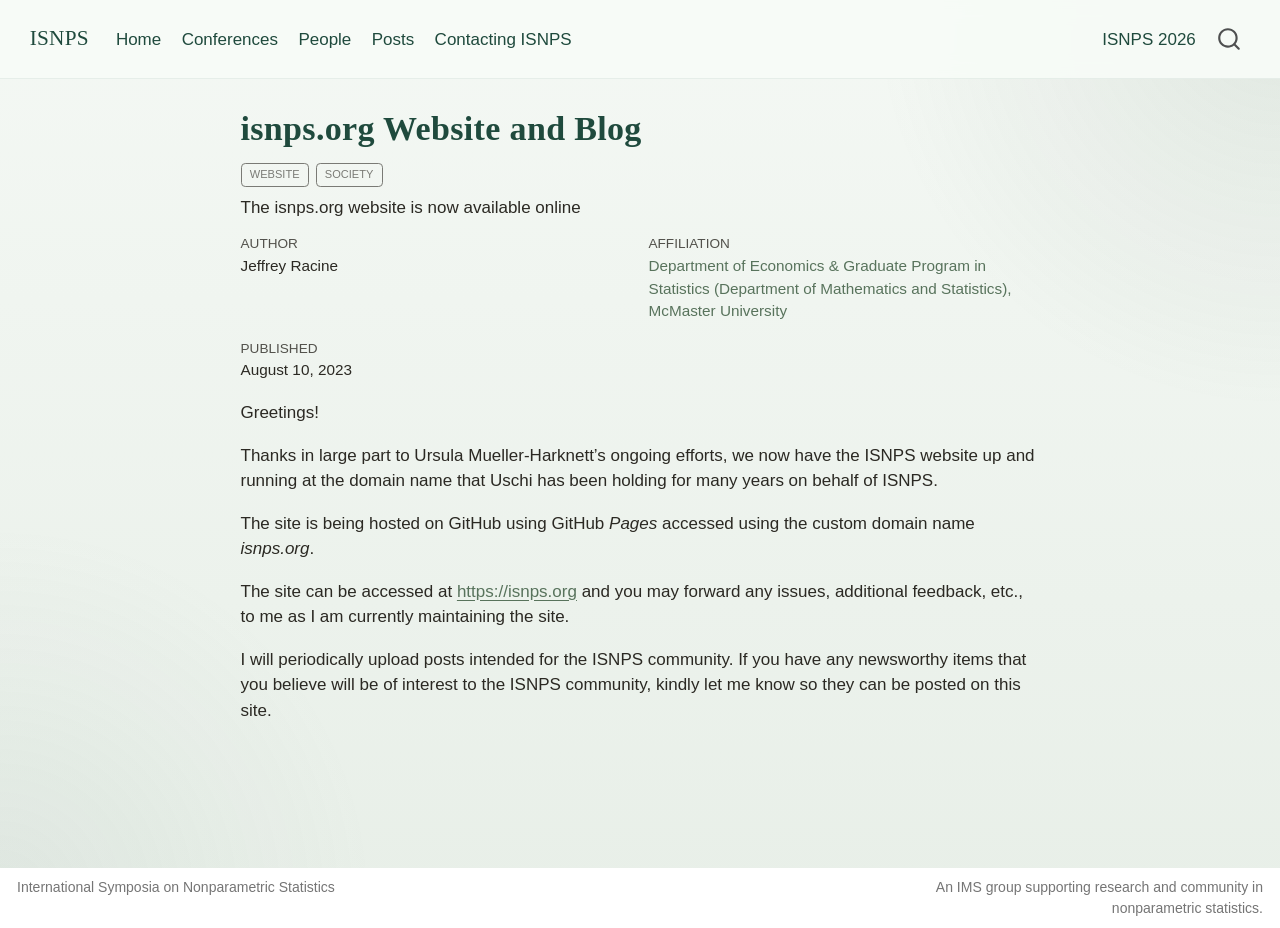
==== commit fd679cdb: "Normalize ISNPS profile links" ====
--- a/docs/posts/2023-08-10-website-online/index.html
+++ b/docs/posts/2023-08-10-website-online/index.html
@@ -161,7 +161,7 @@
   </div>
   <div class="quarto-title-meta-contents">
         <p class="affiliation">
-            <a href="https://experts.mcmaster.ca/display/racinej">
+            <a href="https://experts.mcmaster.ca/people/racinej">
             Department of Economics &amp; Graduate Program in Statistics (Department of Mathematics and Statistics), McMaster University
             </a>
           </p>
--- a/docs/styles.css
+++ b/docs/styles.css
@@ -0,0 +1,307 @@
+:root {
+  --isnps-navy: #1f4a3d;
+  --isnps-teal: #58735c;
+  --isnps-gold: #a9833d;
+  --isnps-sand: #e8efe8;
+  --isnps-stone: #64706a;
+  --isnps-ink: #2b2923;
+  --isnps-card: #fbfdf9;
+  --isnps-border: rgba(31, 74, 61, 0.12);
+  --isnps-shadow: 0 18px 40px rgba(31, 74, 61, 0.08);
+  --isnps-radius: 24px;
+}
+
+body {
+  background:
+    radial-gradient(circle at top right, rgba(88, 115, 92, 0.12), transparent 24rem),
+    radial-gradient(circle at bottom left, rgba(133, 156, 149, 0.10), transparent 22rem),
+    linear-gradient(180deg, #f4f8f4 0%, var(--isnps-sand) 100%);
+  color: var(--isnps-ink);
+  font-family: "Avenir Next", "Segoe UI", "Helvetica Neue", Arial, sans-serif;
+}
+
+h1,
+h2,
+h3,
+.navbar-title {
+  color: var(--isnps-navy);
+  font-family: "Iowan Old Style", "Palatino Linotype", "Book Antiqua", Georgia, serif;
+  letter-spacing: 0.01em;
+}
+
+.navbar {
+  backdrop-filter: blur(10px);
+  background: rgba(247, 251, 247, 0.94) !important;
+  border-bottom: 1px solid rgba(31, 74, 61, 0.08);
+}
+
+.navbar-brand,
+.nav-link,
+.navbar-title {
+  color: var(--isnps-navy) !important;
+}
+
+.page-columns {
+  gap: 2rem;
+}
+
+main.content {
+  padding-bottom: 3rem;
+}
+
+.home-hero {
+  position: relative;
+  overflow: hidden;
+  margin: 0 0 2rem;
+  padding: 3rem;
+  border-radius: 2rem;
+  background:
+    radial-gradient(circle at top left, rgba(169, 131, 61, 0.14), transparent 18rem),
+    radial-gradient(circle at bottom right, rgba(255, 253, 247, 0.10), transparent 22rem),
+    linear-gradient(135deg, rgba(35, 74, 78, 0.96), rgba(100, 122, 109, 0.90));
+  color: #fdfaf3;
+  box-shadow: 0 24px 54px rgba(35, 74, 78, 0.14);
+}
+
+.home-hero h1,
+.home-hero p,
+.home-hero strong,
+.home-hero em {
+  color: inherit;
+}
+
+.hero-kicker {
+  display: inline-block;
+  margin-bottom: 0.9rem;
+  padding: 0.42rem 0.95rem;
+  border-radius: 999px;
+  background: rgba(255, 250, 240, 0.12);
+  border: 1px solid rgba(255, 250, 240, 0.14);
+  font-size: 0.84rem;
+  font-weight: 700;
+  letter-spacing: 0.06em;
+  text-transform: uppercase;
+}
+
+.hero-lead {
+  max-width: 46rem;
+  margin: 0.75rem 0 1.5rem;
+  font-size: 1.1rem;
+  line-height: 1.8;
+}
+
+.hero-actions {
+  margin: 1.5rem 0 2rem;
+}
+
+.hero-actions p {
+  display: flex;
+  flex-wrap: wrap;
+  gap: 0.85rem;
+  margin: 0;
+}
+
+.button {
+  display: inline-block;
+  padding: 0.9rem 1.45rem;
+  border-radius: 999px;
+  font-weight: 650;
+  text-decoration: none;
+  transition: transform 0.18s ease, box-shadow 0.18s ease, background-color 0.18s ease;
+}
+
+.button:hover {
+  transform: translateY(-1px);
+  text-decoration: none;
+}
+
+.button-primary {
+  background: rgba(251, 253, 249, 0.97);
+  color: var(--isnps-navy) !important;
+  box-shadow: 0 8px 20px rgba(28, 34, 29, 0.10);
+}
+
+.button-secondary {
+  background: rgba(232, 239, 232, 0.10);
+  border: 1px solid rgba(248, 250, 246, 0.24);
+  color: #fdfaf3 !important;
+}
+
+.hero-facts,
+.feature-grid,
+.conference-grid {
+  display: grid;
+  gap: 1.1rem;
+}
+
+.hero-facts {
+  grid-template-columns: repeat(auto-fit, minmax(12rem, 1fr));
+}
+
+.hero-fact {
+  padding: 1rem 1.1rem;
+  border-radius: 1.25rem;
+  background: rgba(251, 253, 249, 0.12);
+  border: 1px solid rgba(251, 253, 249, 0.16);
+  box-shadow: inset 0 1px 0 rgba(255, 253, 247, 0.06);
+}
+
+.hero-fact strong,
+.hero-fact em,
+.hero-label {
+  display: block;
+}
+
+.hero-fact p {
+  margin-bottom: 0;
+}
+
+.hero-label {
+  margin-bottom: 0.35rem;
+  font-size: 0.78rem;
+  font-weight: 700;
+  letter-spacing: 0.05em;
+  text-transform: uppercase;
+  opacity: 0.76;
+}
+
+.feature-grid {
+  grid-template-columns: repeat(auto-fit, minmax(15rem, 1fr));
+  margin: 1.2rem 0 2rem;
+}
+
+.feature-card,
+.conference-card,
+.conference-spotlight,
+.contact-card,
+.quarto-grid-item {
+  background: var(--isnps-card);
+  border: 1px solid var(--isnps-border);
+  border-radius: var(--isnps-radius);
+  box-shadow: var(--isnps-shadow);
+}
+
+.feature-card,
+.conference-card,
+.conference-spotlight,
+.contact-card {
+  padding: 1.35rem 1.45rem;
+}
+
+.feature-card h3,
+.conference-card h3,
+.conference-spotlight h3 {
+  margin-top: 0.1rem;
+  margin-bottom: 0.65rem;
+}
+
+.card-link {
+  display: inline-block;
+  margin-top: 0.7rem;
+  font-weight: 700;
+  color: var(--isnps-teal);
+  text-decoration: none;
+}
+
+.card-link:hover {
+  text-decoration: underline;
+}
+
+.conference-spotlight {
+  margin: 1rem 0 2rem;
+  background:
+    radial-gradient(circle at top right, rgba(169, 131, 61, 0.12), transparent 14rem),
+    linear-gradient(180deg, rgba(252, 254, 251, 0.97), rgba(238, 245, 238, 0.96));
+}
+
+.conference-grid {
+  grid-template-columns: repeat(auto-fit, minmax(14rem, 1fr));
+  margin: 1rem 0 1.5rem;
+}
+
+.conference-card p:last-child,
+.feature-card p:last-child {
+  margin-bottom: 0;
+}
+
+.anchored .anchorjs-link {
+  display: none;
+}
+
+.quarto-grid-item {
+  overflow: hidden;
+}
+
+.quarto-grid-item .card-img-top {
+  margin-bottom: 0;
+  height: 12rem;
+}
+
+.quarto-grid-item .card-img {
+  width: 100%;
+  object-fit: cover;
+  background: linear-gradient(135deg, rgba(31, 74, 61, 0.12), rgba(169, 131, 61, 0.10));
+}
+
+.quarto-grid-item .card-title,
+.quarto-grid-item .listing-title {
+  font-family: "Iowan Old Style", "Palatino Linotype", "Book Antiqua", Georgia, serif;
+  color: var(--isnps-navy);
+}
+
+.quarto-grid-item .card-body,
+.quarto-grid-item .listing-description {
+  color: var(--isnps-ink);
+}
+
+.quarto-grid-item .card,
+.quarto-grid-item .card-body {
+  border: none;
+  background: transparent;
+}
+
+.contact-card {
+  max-width: 32rem;
+  line-height: 1.8;
+}
+
+.maintenance-note {
+  max-width: 42rem;
+  margin-top: 1.1rem;
+  padding: 0.1rem 0.1rem 0 0.1rem;
+  color: var(--isnps-stone);
+  font-size: 0.95rem;
+  line-height: 1.7;
+}
+
+.maintenance-note a {
+  color: var(--isnps-teal);
+}
+
+.page-footer {
+  border-top: 1px solid rgba(31, 74, 61, 0.08);
+  background: rgba(244, 249, 244, 0.84);
+}
+
+a {
+  color: var(--isnps-teal);
+}
+
+a:hover {
+  color: var(--isnps-navy);
+}
+
+@media (max-width: 768px) {
+  .home-hero {
+    padding: 2rem 1.4rem;
+  }
+
+  .hero-actions {
+    flex-direction: column;
+    align-items: stretch;
+  }
+
+  .button {
+    text-align: center;
+  }
+}
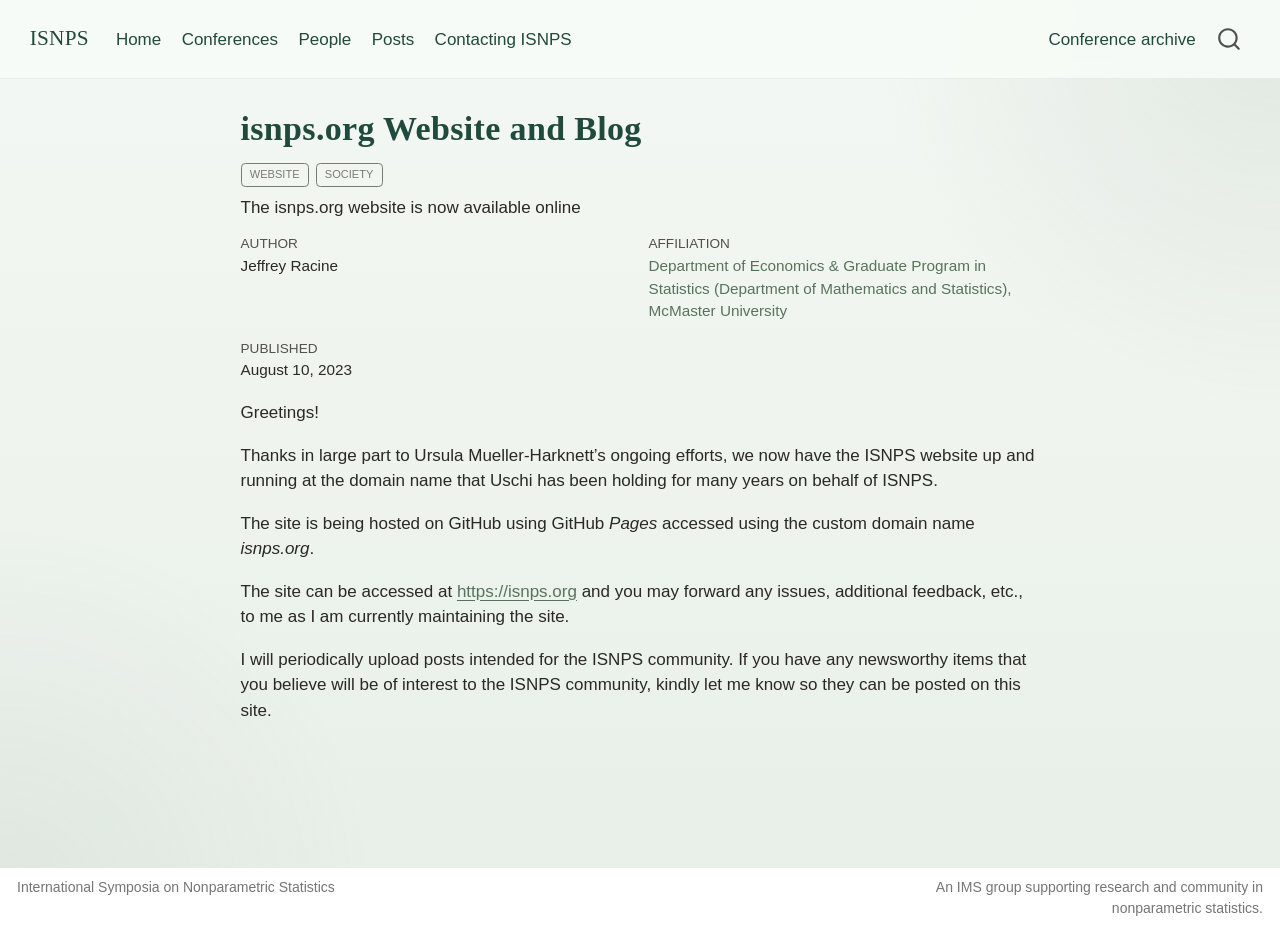
==== commit 5bdf191b: "Archive ISNPS 2026 and add future meetings" ====
--- a/docs/posts/2023-08-10-website-online/index.html
+++ b/docs/posts/2023-08-10-website-online/index.html
@@ -2,7 +2,7 @@
 <html xmlns="http://www.w3.org/1999/xhtml" lang="en" xml:lang="en"><head>
 
 <meta charset="utf-8">
-<meta name="generator" content="quarto-1.9.36">
+<meta name="generator" content="quarto-1.9.37">
 
 <meta name="viewport" content="width=device-width, initial-scale=1.0, user-scalable=yes">
 
@@ -42,7 +42,7 @@
 <script src="../../site_libs/quarto-html/tippy.umd.min.js"></script>
 <script src="../../site_libs/quarto-html/anchor.min.js"></script>
 <link href="../../site_libs/quarto-html/tippy.css" rel="stylesheet">
-<link href="../../site_libs/quarto-html/quarto-syntax-highlighting-845c23b38eaddc0f92fda52bfe77a8c8.css" rel="stylesheet" id="quarto-text-highlighting-styles">
+<link href="../../site_libs/quarto-html/quarto-syntax-highlighting-7f8f88aac4f3542376d5c11b86a4c14d.css" rel="stylesheet" id="quarto-text-highlighting-styles">
 <script src="../../site_libs/bootstrap/bootstrap.min.js"></script>
 <link href="../../site_libs/bootstrap/bootstrap-icons.css" rel="stylesheet">
 <link href="../../site_libs/bootstrap/bootstrap-99ae303eae55bd17ed04acc4dcb98adc.min.css" rel="stylesheet" append-hash="true" id="quarto-bootstrap" data-mode="light">
@@ -97,30 +97,30 @@
           <div class="collapse navbar-collapse" id="navbarCollapse">
             <ul class="navbar-nav navbar-nav-scroll me-auto">
   <li class="nav-item">
-    <a class="nav-link" href="../../index.html"> 
+    <a class="nav-link" href="../../index.html">
 <span class="menu-text">Home</span></a>
   </li>  
   <li class="nav-item">
-    <a class="nav-link" href="../../conferences.html"> 
+    <a class="nav-link" href="../../conferences.html">
 <span class="menu-text">Conferences</span></a>
   </li>  
   <li class="nav-item">
-    <a class="nav-link" href="../../people.html"> 
+    <a class="nav-link" href="../../people.html">
 <span class="menu-text">People</span></a>
   </li>  
   <li class="nav-item">
-    <a class="nav-link" href="../../posts.html"> 
+    <a class="nav-link" href="../../posts.html">
 <span class="menu-text">Posts</span></a>
   </li>  
   <li class="nav-item">
-    <a class="nav-link" href="../../contact.html"> 
+    <a class="nav-link" href="../../contact.html">
 <span class="menu-text">Contacting ISNPS</span></a>
   </li>  
 </ul>
             <ul class="navbar-nav navbar-nav-scroll ms-auto">
   <li class="nav-item">
-    <a class="nav-link" href="https://easyconferences.eu/isnps2026/"> 
-<span class="menu-text">ISNPS 2026</span></a>
+    <a class="nav-link" href="../../conferences.html">
+<span class="menu-text">Conference archive</span></a>
   </li>  
 </ul>
           </div> <!-- /navcollapse -->
--- a/docs/site_libs/quarto-html/quarto-syntax-highlighting-7f8f88aac4f3542376d5c11b86a4c14d.css
+++ b/docs/site_libs/quarto-html/quarto-syntax-highlighting-7f8f88aac4f3542376d5c11b86a4c14d.css
@@ -0,0 +1,236 @@
+/* quarto syntax highlight colors */
+:root {
+  --quarto-hl-ot-color: #003B4F;
+  --quarto-hl-at-color: #657422;
+  --quarto-hl-ss-color: #20794D;
+  --quarto-hl-an-color: #5E5E5E;
+  --quarto-hl-fu-color: #4758AB;
+  --quarto-hl-st-color: #20794D;
+  --quarto-hl-cf-color: #003B4F;
+  --quarto-hl-op-color: #5E5E5E;
+  --quarto-hl-er-color: #AD0000;
+  --quarto-hl-bn-color: #AD0000;
+  --quarto-hl-al-color: #AD0000;
+  --quarto-hl-va-color: #111111;
+  --quarto-hl-bu-color: inherit;
+  --quarto-hl-ex-color: inherit;
+  --quarto-hl-pp-color: #AD0000;
+  --quarto-hl-in-color: #5E5E5E;
+  --quarto-hl-vs-color: #20794D;
+  --quarto-hl-wa-color: #5E5E5E;
+  --quarto-hl-do-color: #5E5E5E;
+  --quarto-hl-im-color: #00769E;
+  --quarto-hl-ch-color: #20794D;
+  --quarto-hl-dt-color: #AD0000;
+  --quarto-hl-fl-color: #AD0000;
+  --quarto-hl-co-color: #5E5E5E;
+  --quarto-hl-cv-color: #5E5E5E;
+  --quarto-hl-cn-color: #8f5902;
+  --quarto-hl-sc-color: #5E5E5E;
+  --quarto-hl-dv-color: #AD0000;
+  --quarto-hl-kw-color: #003B4F;
+}
+
+/* other quarto variables */
+:root {
+  --quarto-font-monospace: SFMono-Regular, Menlo, Monaco, Consolas, "Liberation Mono", "Courier New", monospace;
+}
+
+/* syntax highlight based on Pandoc's rules */
+pre > code.sourceCode > span {
+  color: #003B4F;
+}
+
+code.sourceCode > span {
+  color: #003B4F;
+}
+
+div.sourceCode,
+div.sourceCode pre.sourceCode {
+  color: #003B4F;
+}
+
+/* Normal */
+code span {
+  color: #003B4F;
+}
+
+/* Alert */
+code span.al {
+  color: #AD0000;
+  font-style: inherit;
+}
+
+/* Annotation */
+code span.an {
+  color: #5E5E5E;
+  font-style: inherit;
+}
+
+/* Attribute */
+code span.at {
+  color: #657422;
+  font-style: inherit;
+}
+
+/* BaseN */
+code span.bn {
+  color: #AD0000;
+  font-style: inherit;
+}
+
+/* BuiltIn */
+code span.bu {
+  font-style: inherit;
+}
+
+/* ControlFlow */
+code span.cf {
+  color: #003B4F;
+  font-weight: bold;
+  font-style: inherit;
+}
+
+/* Char */
+code span.ch {
+  color: #20794D;
+  font-style: inherit;
+}
+
+/* Constant */
+code span.cn {
+  color: #8f5902;
+  font-style: inherit;
+}
+
+/* Comment */
+code span.co {
+  color: #5E5E5E;
+  font-style: inherit;
+}
+
+/* CommentVar */
+code span.cv {
+  color: #5E5E5E;
+  font-style: italic;
+}
+
+/* Documentation */
+code span.do {
+  color: #5E5E5E;
+  font-style: italic;
+}
+
+/* DataType */
+code span.dt {
+  color: #AD0000;
+  font-style: inherit;
+}
+
+/* DecVal */
+code span.dv {
+  color: #AD0000;
+  font-style: inherit;
+}
+
+/* Error */
+code span.er {
+  color: #AD0000;
+  font-style: inherit;
+}
+
+/* Extension */
+code span.ex {
+  font-style: inherit;
+}
+
+/* Float */
+code span.fl {
+  color: #AD0000;
+  font-style: inherit;
+}
+
+/* Function */
+code span.fu {
+  color: #4758AB;
+  font-style: inherit;
+}
+
+/* Import */
+code span.im {
+  color: #00769E;
+  font-style: inherit;
+}
+
+/* Information */
+code span.in {
+  color: #5E5E5E;
+  font-style: inherit;
+}
+
+/* Keyword */
+code span.kw {
+  color: #003B4F;
+  font-weight: bold;
+  font-style: inherit;
+}
+
+/* Operator */
+code span.op {
+  color: #5E5E5E;
+  font-style: inherit;
+}
+
+/* Other */
+code span.ot {
+  color: #003B4F;
+  font-style: inherit;
+}
+
+/* Preprocessor */
+code span.pp {
+  color: #AD0000;
+  font-style: inherit;
+}
+
+/* SpecialChar */
+code span.sc {
+  color: #5E5E5E;
+  font-style: inherit;
+}
+
+/* SpecialString */
+code span.ss {
+  color: #20794D;
+  font-style: inherit;
+}
+
+/* String */
+code span.st {
+  color: #20794D;
+  font-style: inherit;
+}
+
+/* Variable */
+code span.va {
+  color: #111111;
+  font-style: inherit;
+}
+
+/* VerbatimString */
+code span.vs {
+  color: #20794D;
+  font-style: inherit;
+}
+
+/* Warning */
+code span.wa {
+  color: #5E5E5E;
+  font-style: italic;
+}
+
+.prevent-inlining {
+  content: "</";
+}
+
+/*# sourceMappingURL=789ad8cd35626ba772517505b42a116e.css.map */
